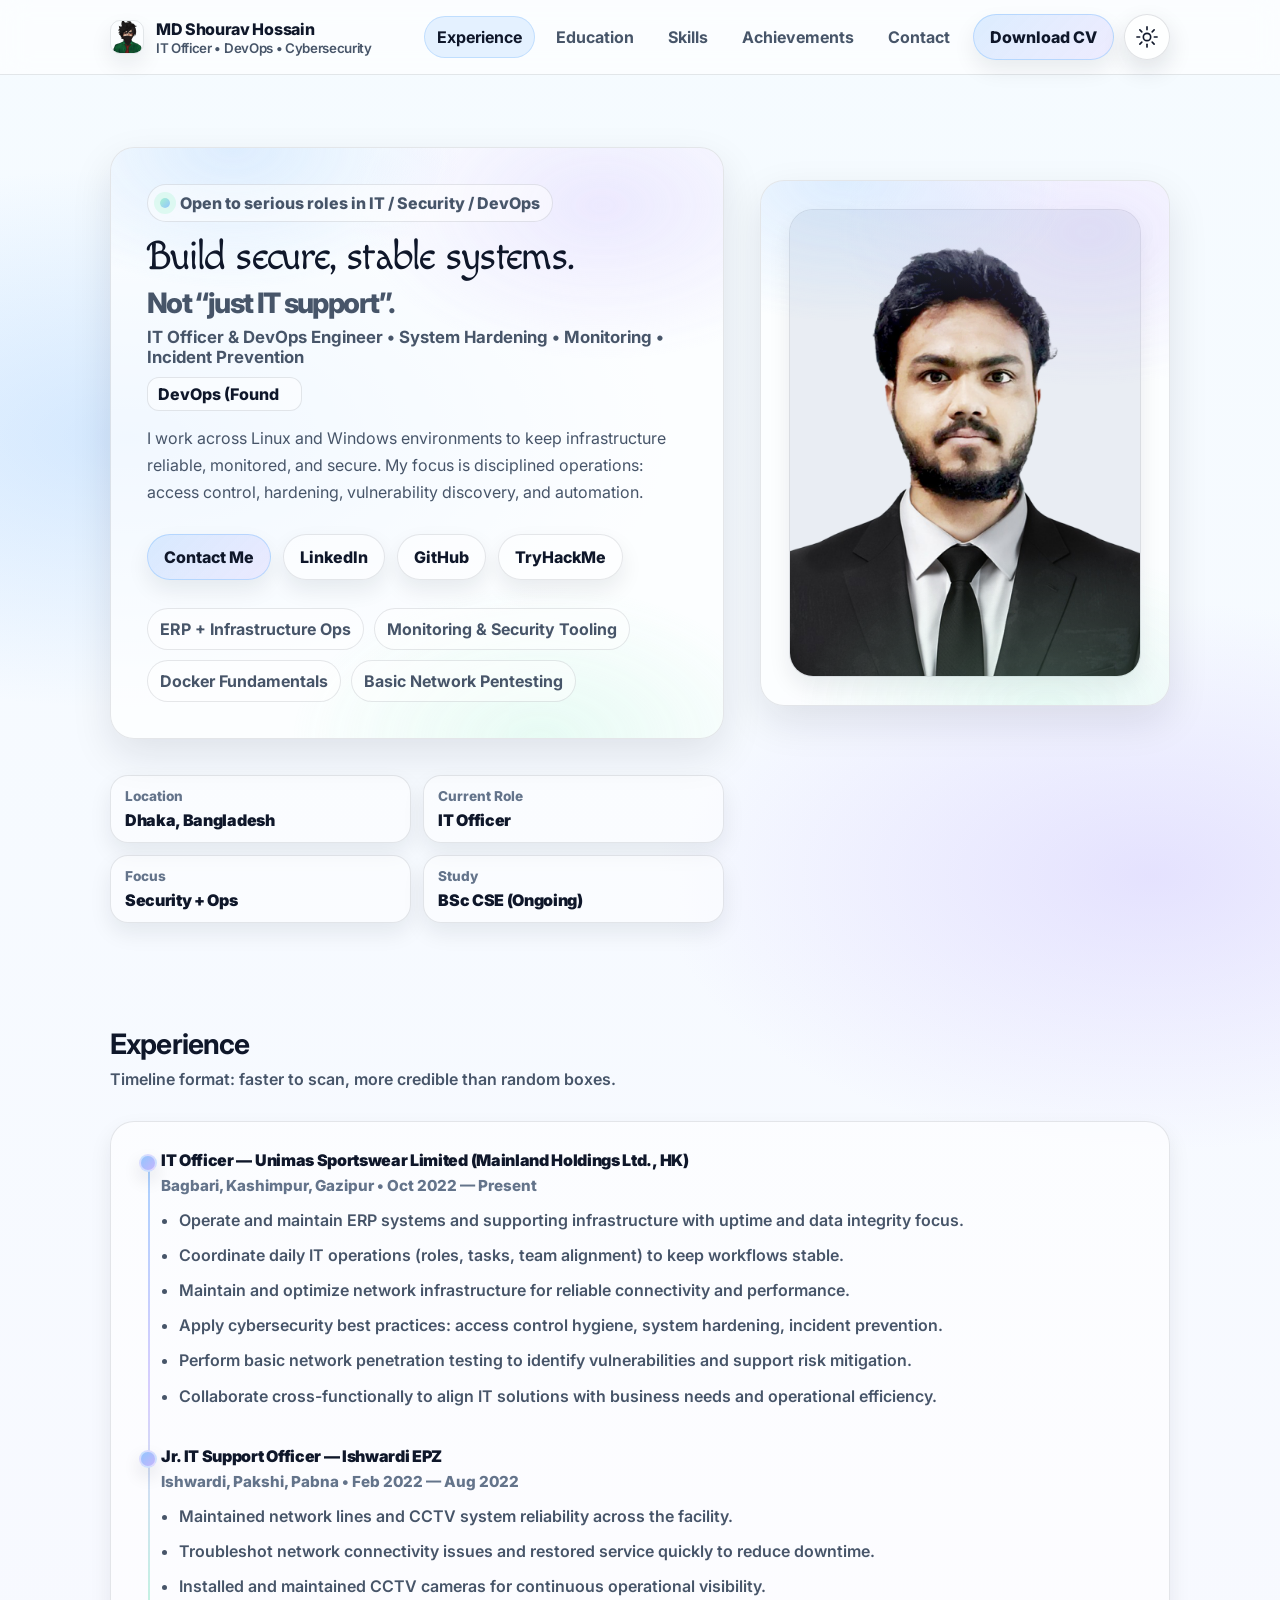
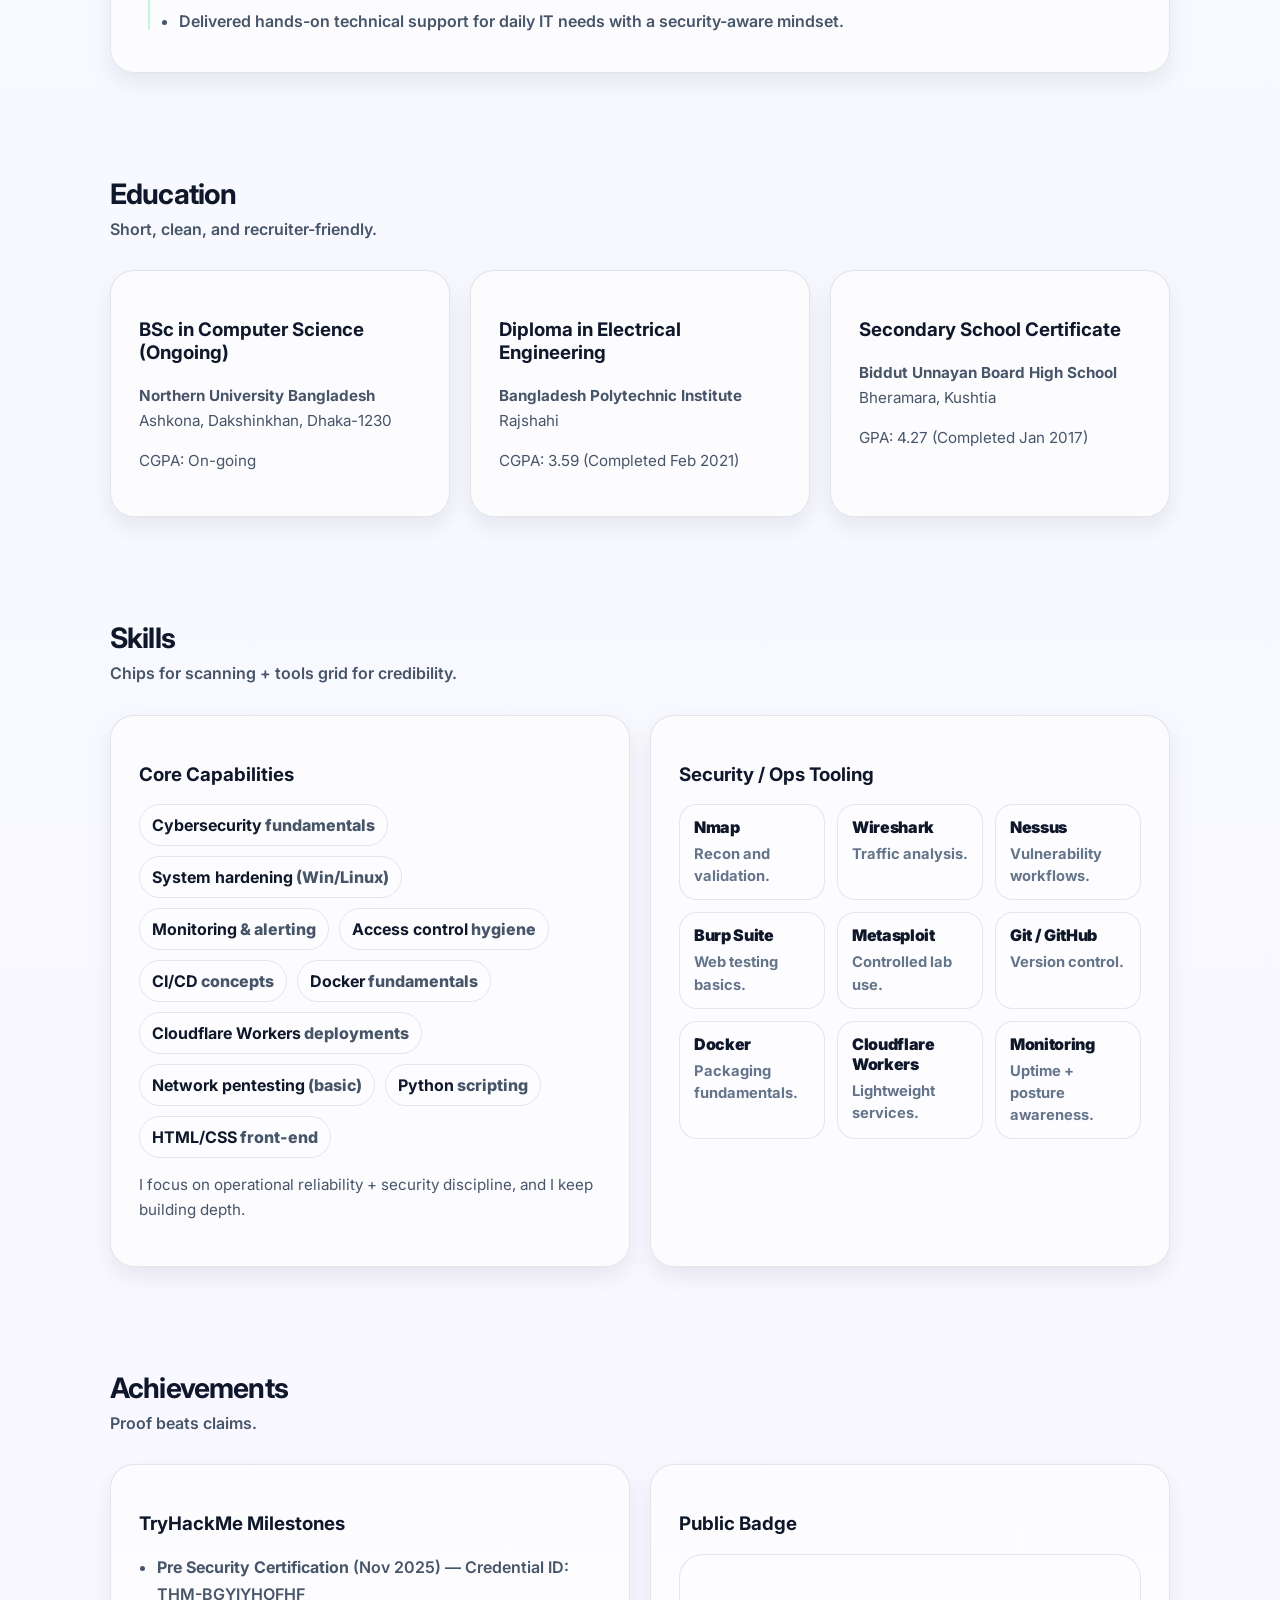
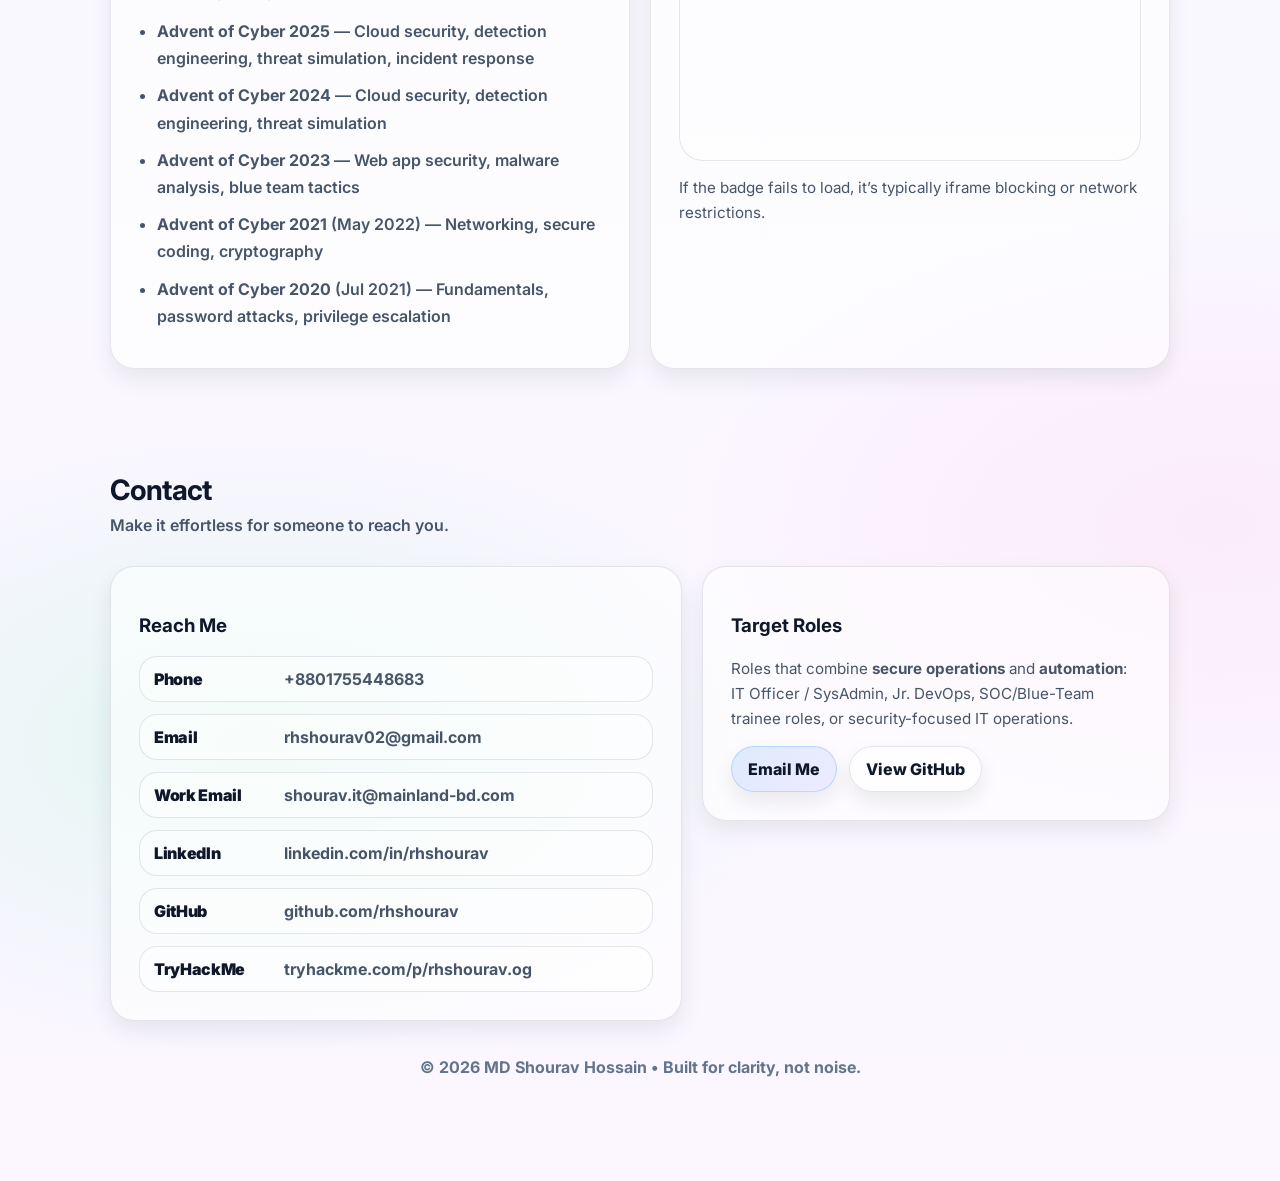
==== index.html @ 06d30c43 "added CV download function." ====
<!DOCTYPE html>
<html lang="en" data-theme="light">
<head>
  <!--
    ============================================================
    MD Shourav Hossain - Resume Website
    Files:
      - index.html
      - assets/css/style.css
      - assets/js/main.js
    ============================================================
  -->
  <meta charset="UTF-8" />
  <meta name="viewport" content="width=device-width,initial-scale=1" />
  <title>MD Shourav Hossain | IT Officer • DevOps • Cybersecurity</title>

  <!-- Fonts -->
  <link rel="preconnect" href="https://fonts.googleapis.com">
  <link rel="preconnect" href="https://fonts.gstatic.com" crossorigin>
  <link href="https://fonts.googleapis.com/css2?family=Inter:wght@400;500;600;700;800&display=swap" rel="stylesheet">

  <!-- Main CSS -->
  <link rel="stylesheet" href="assets/css/style.css" />
</head>

<body>
  <!-- Sticky Navbar -->
  <header class="nav">
    <div class="container">
      <div class="nav-inner">
        <a class="brand" href="#top" aria-label="Go to top">
          <img
            src="assets/images/logo.webp"
            alt=""
            class="brand-dot"
            aria-hidden="true"
          />
          <span class="brand-text">
            MD Shourav Hossain
            <small>IT Officer • DevOps • Cybersecurity</small>
          </span>
        </a>

        <div class="nav-right">
          <nav class="nav-links" aria-label="Primary">
            <a href="#experience">Experience</a>
            <a href="#education">Education</a>
            <a href="#skills">Skills</a>
            <a href="#achievements">Achievements</a>
            <a href="#contact">Contact</a>
          </nav>
          <a class="btn nav-btn primary" href="assets/files/MD_Shourav_Hossain.pdf" download>
          Download CV
          </a>
          <!-- Theme toggle (me: keep it visible, simple, and persistent) -->
          <button
            id="themeToggle"
            class="theme-toggle"
            aria-label="Toggle theme"
            aria-pressed="false"
            >
            <svg
              class="theme-svg"
              viewBox="0 0 24 24"
              aria-hidden="true"
            >
              <!-- Sun -->
              <circle class="sun" cx="12" cy="12" r="4" />
              <g class="rays">
                <path d="M12 1v3" />
                <path d="M12 20v3" />
                <path d="M4.22 4.22l2.12 2.12" />
                <path d="M17.66 17.66l2.12 2.12" />
                <path d="M1 12h3" />
                <path d="M20 12h3" />
                <path d="M4.22 19.78l2.12-2.12" />
                <path d="M17.66 6.34l2.12-2.12" />
              </g>

              <!-- Moon (modern crescent using mask) -->
              <mask id="moon-mask">
                <rect width="100%" height="100%" fill="white"/>
                <circle cx="15" cy="9" r="6" fill="black"/>
              </mask>
              <circle
                class="moon"
                cx="12"
                cy="12"
                r="6"
                mask="url(#moon-mask)"
              />
            </svg>
          </button>


        </div>
      </div>
    </div>
  </header>

  <!-- HERO -->
  <main id="top" class="hero">
    <div class="container">
      <div class="hero-grid">
        <!-- Left: Intro -->
        <section class="glass hero-card" aria-label="Intro">
          <span class="kicker">
            <span class="pulse" aria-hidden="true"></span>
            Open to serious roles in IT / Security / DevOps
          </span>

          <h1 class="hero-title">
            <span class="hero-line hero-line--script">Build secure, stable systems.</span>
            <span class="hero-line hero-line--bold">
              Not “just IT support”.
            </span>
          </h1>


          <div class="role">
            IT Officer & DevOps Engineer • System Hardening • Monitoring • Incident Prevention
          </div>

          <!-- Typing highlight (me: keep it short so it doesn't look like a gimmick) -->
          <div class="typing" aria-live="polite">
            <span id="typingText"></span><span id="cursor">▍</span>
          </div>

          <p class="summary">
            I work across Linux and Windows environments to keep infrastructure reliable, monitored, and secure.
            My focus is disciplined operations: access control, hardening, vulnerability discovery, and automation.
          </p>

          <div class="hero-actions">
            <a class="btn primary" href="#contact">Contact Me</a>
            <a class="btn" href="https://www.linkedin.com/in/rhshourav" target="_blank" rel="noopener">LinkedIn</a>
            <a class="btn" href="https://github.com/rhshourav" target="_blank" rel="noopener">GitHub</a>
            <a class="btn" href="https://tryhackme.com/p/rhshourav.og" target="_blank" rel="noopener">TryHackMe</a>
          </div>

          <div class="quick" aria-label="Quick highlights">
            <span class="pill">ERP + Infrastructure Ops</span>
            <span class="pill">Monitoring & Security Tooling</span>
            <span class="pill">Docker Fundamentals</span>
            <span class="pill">Basic Network Pentesting</span>
          </div>
        </section>

        <!-- Right: Profile / Stats -->
        <aside class="glass profile-card" aria-label="Profile summary">
          <div class="avatar">
            <img
              src="assets/images/profile.webp"
              alt="MD Shourav Hossain"
              loading="lazy"
            />
          </div>
        </aside>


          <div class="mini-grid" aria-label="Quick facts">
            <div class="mini">
              <div class="label">Location</div>
              <div class="value">Dhaka, Bangladesh</div>
            </div>
            <div class="mini">
              <div class="label">Current Role</div>
              <div class="value">IT Officer</div>
            </div>
            <div class="mini">
              <div class="label">Focus</div>
              <div class="value">Security + Ops</div>
            </div>
            <div class="mini">
              <div class="label">Study</div>
              <div class="value">BSc CSE (Ongoing)</div>
            </div>
          </div>
        </aside>
      </div>
    </div>
  </main>

  <!-- EXPERIENCE -->
  <section id="experience" class="section">
    <div class="container">
      <div class="section-head">
        <div>
          <h2 class="section-title">Experience</h2>
          <p class="section-sub">Timeline format: faster to scan, more credible than random boxes.</p>
        </div>
      </div>

      <div class="card">
        <div class="timeline">
          <div class="t-item">
            <span class="t-dot" aria-hidden="true"></span>
            <p class="t-role">IT Officer — Unimas Sportswear Limited (Mainland Holdings Ltd., HK)</p>
            <div class="t-meta">Bagbari, Kashimpur, Gazipur • Oct 2022 — Present</div>
            <ul class="t-bullets">
              <li>Operate and maintain ERP systems and supporting infrastructure with uptime and data integrity focus.</li>
              <li>Coordinate daily IT operations (roles, tasks, team alignment) to keep workflows stable.</li>
              <li>Maintain and optimize network infrastructure for reliable connectivity and performance.</li>
              <li>Apply cybersecurity best practices: access control hygiene, system hardening, incident prevention.</li>
              <li>Perform basic network penetration testing to identify vulnerabilities and support risk mitigation.</li>
              <li>Collaborate cross-functionally to align IT solutions with business needs and operational efficiency.</li>
            </ul>
          </div>

          <div class="t-item t-item-last">
            <span class="t-dot" aria-hidden="true"></span>
            <p class="t-role">Jr. IT Support Officer — Ishwardi EPZ</p>
            <div class="t-meta">Ishwardi, Pakshi, Pabna • Feb 2022 — Aug 2022</div>
            <ul class="t-bullets">
              <li>Maintained network lines and CCTV system reliability across the facility.</li>
              <li>Troubleshot network connectivity issues and restored service quickly to reduce downtime.</li>
              <li>Installed and maintained CCTV cameras for continuous operational visibility.</li>
              <li>Delivered hands-on technical support for daily IT needs with a security-aware mindset.</li>
            </ul>
          </div>
        </div>
      </div>
    </div>
  </section>

  <!-- EDUCATION -->
  <section id="education" class="section">
    <div class="container">
      <div class="section-head">
        <div>
          <h2 class="section-title">Education</h2>
          <p class="section-sub">Short, clean, and recruiter-friendly.</p>
        </div>
      </div>

      <div class="grid-3">
        <div class="card">
          <h3>BSc in Computer Science (Ongoing)</h3>
          <p class="muted small"><strong>Northern University Bangladesh</strong><br>Ashkona, Dakshinkhan, Dhaka-1230</p>
          <p class="muted small">CGPA: On-going</p>
        </div>

        <div class="card">
          <h3>Diploma in Electrical Engineering</h3>
          <p class="muted small"><strong>Bangladesh Polytechnic Institute</strong><br>Rajshahi</p>
          <p class="muted small">CGPA: 3.59 (Completed Feb 2021)</p>
        </div>

        <div class="card">
          <h3>Secondary School Certificate</h3>
          <p class="muted small"><strong>Biddut Unnayan Board High School</strong><br>Bheramara, Kushtia</p>
          <p class="muted small">GPA: 4.27 (Completed Jan 2017)</p>
        </div>
      </div>
    </div>
  </section>

  <!-- SKILLS -->
  <section id="skills" class="section">
    <div class="container">
      <div class="section-head">
        <div>
          <h2 class="section-title">Skills</h2>
          <p class="section-sub">Chips for scanning + tools grid for credibility.</p>
        </div>
      </div>

      <div class="grid-2">
        <div class="card">
          <h3>Core Capabilities</h3>
          <div class="chips" aria-label="Skill chips">
            <span class="chip"><strong>Cybersecurity</strong> fundamentals</span>
            <span class="chip"><strong>System hardening</strong> (Win/Linux)</span>
            <span class="chip"><strong>Monitoring</strong> & alerting</span>
            <span class="chip"><strong>Access control</strong> hygiene</span>
            <span class="chip"><strong>CI/CD</strong> concepts</span>
            <span class="chip"><strong>Docker</strong> fundamentals</span>
            <span class="chip"><strong>Cloudflare Workers</strong> deployments</span>
            <span class="chip"><strong>Network pentesting</strong> (basic)</span>
            <span class="chip"><strong>Python</strong> scripting</span>
            <span class="chip"><strong>HTML/CSS</strong> front-end</span>
          </div>

          <p class="muted small mt-14">
            I focus on operational reliability + security discipline, and I keep building depth.
          </p>
        </div>

        <div class="card">
          <h3>Security / Ops Tooling</h3>
          <div class="tools" aria-label="Tools list">
            <div class="tool"><div class="name">Nmap</div><div class="desc">Recon and validation.</div></div>
            <div class="tool"><div class="name">Wireshark</div><div class="desc">Traffic analysis.</div></div>
            <div class="tool"><div class="name">Nessus</div><div class="desc">Vulnerability workflows.</div></div>
            <div class="tool"><div class="name">Burp Suite</div><div class="desc">Web testing basics.</div></div>
            <div class="tool"><div class="name">Metasploit</div><div class="desc">Controlled lab use.</div></div>
            <div class="tool"><div class="name">Git / GitHub</div><div class="desc">Version control.</div></div>
            <div class="tool"><div class="name">Docker</div><div class="desc">Packaging fundamentals.</div></div>
            <div class="tool"><div class="name">Cloudflare Workers</div><div class="desc">Lightweight services.</div></div>
            <div class="tool"><div class="name">Monitoring</div><div class="desc">Uptime + posture awareness.</div></div>
          </div>
        </div>
      </div>
    </div>
  </section>

  <!-- ACHIEVEMENTS -->
  <section id="achievements" class="section">
    <div class="container">
      <div class="section-head">
        <div>
          <h2 class="section-title">Achievements</h2>
          <p class="section-sub">Proof beats claims.</p>
        </div>
      </div>

      <div class="grid-2">
        <div class="card">
          <h3>TryHackMe Milestones</h3>
          <ul class="ach-list">
            <li><strong>Pre Security Certification</strong> (Nov 2025) — Credential ID: THM-BGYIYHOFHF</li>
            <li><strong>Advent of Cyber 2025</strong> — Cloud security, detection engineering, threat simulation, incident response</li>
            <li><strong>Advent of Cyber 2024</strong> — Cloud security, detection engineering, threat simulation</li>
            <li><strong>Advent of Cyber 2023</strong> — Web app security, malware analysis, blue team tactics</li>
            <li><strong>Advent of Cyber 2021</strong> (May 2022) — Networking, secure coding, cryptography</li>
            <li><strong>Advent of Cyber 2020</strong> (Jul 2021) — Fundamentals, password attacks, privilege escalation</li>
          </ul>
        </div>

        <div class="card">
          <h3>Public Badge</h3>
          <div class="badge-wrap" aria-label="TryHackMe badge">
            <iframe
              src="https://tryhackme.com/api/v2/badges/public-profile?userPublicId=533634"
              style="border:none;"
              loading="lazy"
              title="TryHackMe Public Profile Badge"
            ></iframe>
          </div>
          <p class="muted small mt-14">
            If the badge fails to load, it’s typically iframe blocking or network restrictions.
          </p>
        </div>
      </div>
    </div>
  </section>

  <!-- CONTACT -->
  <section id="contact" class="section">
    <div class="container">
      <div class="section-head">
        <div>
          <h2 class="section-title">Contact</h2>
          <p class="section-sub">Make it effortless for someone to reach you.</p>
        </div>
      </div>

      <div class="contact-grid">
        <div class="card">
          <h3>Reach Me</h3>

          <div class="contact-list">
            <div class="contact-item">
              <div class="k">Phone</div>
              <div class="v"><a href="tel:+8801755448683">+8801755448683</a></div>
            </div>
            <div class="contact-item">
              <div class="k">Email</div>
              <div class="v"><a href="mailto:rhshourav02@gmail.com">rhshourav02@gmail.com</a></div>
            </div>
            <div class="contact-item">
              <div class="k">Work Email</div>
              <div class="v"><a href="mailto:shourav.it@mainland-bd.com">shourav.it@mainland-bd.com</a></div>
            </div>
            <div class="contact-item">
              <div class="k">LinkedIn</div>
              <div class="v"><a href="https://www.linkedin.com/in/rhshourav" target="_blank" rel="noopener">linkedin.com/in/rhshourav</a></div>
            </div>
            <div class="contact-item">
              <div class="k">GitHub</div>
              <div class="v"><a href="https://github.com/rhshourav" target="_blank" rel="noopener">github.com/rhshourav</a></div>
            </div>
            <div class="contact-item">
              <div class="k">TryHackMe</div>
              <div class="v"><a href="https://tryhackme.com/p/rhshourav.og" target="_blank" rel="noopener">tryhackme.com/p/rhshourav.og</a></div>
            </div>
          </div>
        </div>

        <div class="card">
          <h3>Target Roles</h3>
          <p class="muted small">
            Roles that combine <strong>secure operations</strong> and <strong>automation</strong>:
            IT Officer / SysAdmin, Jr. DevOps, SOC/Blue-Team trainee roles, or security-focused IT operations.
          </p>

          <div class="mt-14 action-row">
            <a class="btn primary" href="mailto:rhshourav02@gmail.com?subject=Interview%20Opportunity%20-%20MD%20Shourav%20Hossain">Email Me</a>
            <a class="btn" href="https://github.com/rhshourav" target="_blank" rel="noopener">View GitHub</a>
          </div>
        </div>
      </div>

      <div class="footer">
        © <span id="year"></span> MD Shourav Hossain • Built for clarity, not noise.
      </div>
    </div>
  </section>

  <!-- Main JS -->
  <script src="assets/js/main.js"></script>
</body>
</html>
---- assets/css/style.css ----
/*
  ============================================================
  style.css
  - Full light/dark theming using CSS variables
  - Layout, cards, timeline, chips, tools grid, contact
  ============================================================
*/
/* =========================
   Custom Font: Macondo Swash Caps
   File: assets/font/MacondoSwashCaps-Regular.ttf
========================= */
@font-face{
  font-family: "MacondoSwashCaps";
  src: url("../font/MacondoSwashCaps-Regular.ttf") format("truetype");
  font-weight: 400;
  font-style: normal;
  font-display: swap;
}
/* 1) THEME TOKENS (Light default) */
:root{
  --bg-base: #ffffff;
  --bg-grad-1: #f5fbff;
  --bg-grad-2: #fbf6ff;

  --ink: #0f172a;
  --muted: #475569;
  --soft: #64748b;

  --card: rgba(255,255,255,.68);
  --card2: rgba(255,255,255,.56);
  --stroke: rgba(15,23,42,.10);

  --a1: #a7f3d0;
  --a2: #c4b5fd;
  --a3: #93c5fd;
  --a4: #fbcfe8;

  --shadow: 0 16px 40px rgba(15, 23, 42, .10);
  --shadow2: 0 10px 22px rgba(15, 23, 42, .08);
  --focus: 0 0 0 4px rgba(147,197,253,.55);

  --max: 1100px;

  --r-lg: 24px;
  --r-md: 18px;
  --r-sm: 14px;

  --sp-1: 8px;
  --sp-2: 12px;
  --sp-3: 16px;
  --sp-4: 20px;
  --sp-5: 28px;
  --sp-6: 36px;
  --sp-7: 52px;
  --sp-8: 72px;
}

/* 2) DARK THEME OVERRIDES */
html[data-theme="dark"]{
  --bg-base: #070a12;
  --bg-grad-1: #060916;
  --bg-grad-2: #0a0b18;

  --ink: #e7eaf3;
  --muted: #b7c0d1;
  --soft: #93a0b8;

  --card: rgba(15, 18, 34, .62);
  --card2: rgba(15, 18, 34, .50);
  --stroke: rgba(231,234,243,.10);

  --shadow: 0 18px 50px rgba(0,0,0,.45);
  --shadow2: 0 12px 28px rgba(0,0,0,.35);
  --focus: 0 0 0 4px rgba(147,197,253,.35);

  --a1: #5eead4;
  --a2: #a78bfa;
  --a3: #60a5fa;
  --a4: #f472b6;
}

/* 3) BASE */
*{ box-sizing:border-box; }
html{ scroll-behavior:smooth; }
body{
  margin:0;
  font-family: Inter, system-ui, -apple-system, Segoe UI, Roboto, Arial, sans-serif;
  color: var(--ink);
  background:
    radial-gradient(900px 450px at 10% 10%, color-mix(in srgb, var(--a3) 35%, transparent) 0%, transparent 60%),
    radial-gradient(900px 500px at 90% 20%, color-mix(in srgb, var(--a2) 35%, transparent) 0%, transparent 55%),
    radial-gradient(900px 520px at 20% 90%, color-mix(in srgb, var(--a1) 30%, transparent) 0%, transparent 60%),
    radial-gradient(900px 520px at 95% 85%, color-mix(in srgb, var(--a4) 28%, transparent) 0%, transparent 60%),
    linear-gradient(180deg, var(--bg-grad-1), var(--bg-grad-2));
  min-height:100vh;
}

a{ color: inherit; text-decoration:none; }
a:focus{ outline:none; box-shadow: var(--focus); border-radius: 12px; }

.container{
  width: min(100%, var(--max));
  margin: 0 auto;
  padding: 0 var(--sp-4);
}

/* 4) NAV */
.nav{
  position: sticky;
  top: 0;
  z-index: 50;
  backdrop-filter: blur(14px);
  background: color-mix(in srgb, var(--card) 85%, transparent);
  border-bottom: 1px solid var(--stroke);
}
/* Navbar button sizing (reuses .btn theme) */
.nav-btn{
  padding: 10px 12px;
  font-weight: 800;
  box-shadow: var(--shadow2);
}

.nav-inner{
  display:flex;
  align-items:center;
  justify-content:space-between;
  gap: var(--sp-3);
  padding: 14px 0;
}
.brand{
  display:flex;
  align-items:center;
  gap: 12px;
  font-weight: 800;
  letter-spacing: -0.02em;
}
.brand-dot{
  width: 34px;
  height: 34px;
  min-width: 34px;
  min-height: 34px;

  border-radius: 10px;
  object-fit: cover;      /* critical for images */
  object-position: center;

  box-shadow: var(--shadow2);
  border: 1px solid var(--stroke);

  flex-shrink: 0;         /* prevents flex growth */
  display: block;
}

.brand small{
  display:block;
  font-weight:600;
  color: var(--muted);
  margin-top: 1px;
}
.nav-right{
  display:flex;
  align-items:center;
  gap: 10px;
}
.nav-links{
  display:flex;
  gap: 8px;
  align-items:center;
  flex-wrap: wrap;
  justify-content: flex-end;
}
.nav-links a{
  padding: 10px 12px;
  border-radius: 999px;
  font-weight: 700;
  color: var(--muted);
  border: 1px solid transparent;
  transition: transform .15s ease, background .15s ease, border-color .15s ease;
}
.nav-links a:hover{
  background: color-mix(in srgb, var(--card) 85%, transparent);
  border-color: var(--stroke);
  transform: translateY(-1px);
  color: var(--ink);
}
.nav-links a.active{
  background: color-mix(in srgb, var(--a3) 22%, transparent);
  border-color: color-mix(in srgb, var(--a3) 45%, transparent);
  color: var(--ink);
}

/* Theme toggle button */
/* Base (light) */
.theme-toggle{
  width: 46px;
  height: 46px;
  border-radius: 999px;

  display: inline-flex;
  align-items: center;
  justify-content: center;

  background: rgba(255,255,255,0.75);
  border: 1px solid rgba(15,23,42,0.12);
  box-shadow: 0 10px 25px rgba(15,23,42,0.12);

  cursor: pointer;
  flex-shrink: 0;

  transition: background .25s ease, border-color .25s ease, box-shadow .25s ease, transform .18s ease;
}

.theme-toggle:hover{
  transform: translateY(-1px);
  background: rgba(255,255,255,0.85);
}

.theme-toggle:active{
  transform: translateY(0) scale(0.98);
}

.theme-toggle:focus{
  outline: none;
  box-shadow: var(--focus), 0 10px 25px rgba(15,23,42,0.12);
}

/* IMPORTANT: remove the extra "shine" ring if you added ::before earlier */
.theme-toggle::before{ display:none; }

/* Dark mode (fix the white circle issue) */
html[data-theme="dark"] .theme-toggle{
  background: rgba(18, 22, 40, 0.78);      /* dark glass */
  border: 1px solid rgba(231,234,243,0.14); /* subtle border */
  box-shadow: 0 14px 34px rgba(0,0,0,0.55); /* depth */
}

html[data-theme="dark"] .theme-toggle:hover{
  background: rgba(22, 28, 52, 0.86);
  border-color: rgba(231,234,243,0.18);
}

.theme-svg{
  width: 22px;
  height: 22px;
  fill: none;
  stroke: #0f172a;              /* light mode icon color */
  stroke-width: 1.8;
  stroke-linecap: round;
  stroke-linejoin: round;
  transition: stroke .25s ease;
}

html[data-theme="dark"] .theme-svg{
  stroke: #e7eaf3;              /* dark mode icon color */
}

/* Sun core (circle) */
.theme-svg .sun{
  opacity: 1;
  transform-origin: 12px 12px;  /* center of viewBox */
  transform: scale(1) rotate(0deg);
  transition: opacity .25s ease, transform .45s cubic-bezier(.4,0,.2,1);
}

/* Rays */
.theme-svg .rays{
  opacity: 1;
  transform-origin: 12px 12px;
  transform: rotate(0deg) scale(1);
  transition: opacity .25s ease, transform .45s cubic-bezier(.4,0,.2,1);
}

/* Moon (masked circle) */
.theme-svg .moon{
  opacity: 0;
  transform-origin: 12px 12px;
  transform: scale(0.6) rotate(-25deg);
  transition: opacity .25s ease, transform .45s cubic-bezier(.4,0,.2,1);
}

/* Dark theme state -> triggers animation */
html[data-theme="dark"] .theme-svg .sun{
  opacity: 0;
  transform: scale(0.75) rotate(90deg);
}

html[data-theme="dark"] .theme-svg .rays{
  opacity: 0;
  transform: rotate(120deg) scale(0.8);
}

html[data-theme="dark"] .theme-svg .moon{
  opacity: 1;
  transform: scale(1) rotate(0deg);
}

/* 5) HERO */
.hero{ padding: var(--sp-8) 0 var(--sp-7); }
.hero-grid{
  display:grid;
  grid-template-columns: 1.2fr .8fr;
  gap: var(--sp-6);
  align-items: center;
}
/* -------------------------
   Hero title typography + animation
-------------------------- */
.hero-title{
  margin: 14px 0 10px;
  line-height: 1.05;
  letter-spacing: -0.02em;
}

.hero-line{
  display: block;                 /* each line on its own row */
  opacity: 0;
  transform: translateY(12px);
  filter: blur(6px);              /* elegant soften-in */
  animation: heroIn 900ms cubic-bezier(.2,.9,.2,1) forwards;
}

/* 1st line: your script font */
.hero-line--script{
  font-family: "MacondoSwashCaps", "Poppins", system-ui, sans-serif;
  font-size: clamp(28px, 3.2vw, 46px);
  font-weight: 400;
  color: var(--ink);
  animation-delay: 120ms;
}

/* 2nd line: modern strong contrast */
.hero-line--bold{
  font-family: "Inter", system-ui, sans-serif;
  font-size: clamp(20px, 2.2vw, 32px);
  font-weight: 800;
  color: var(--muted);
  margin-top: 10px;
  animation-delay: 320ms;
}

/* Highlight the quoted part with an animated underline */
.hero-quote{
  color: var(--ink);
  position: relative;
  display: inline-block;
}

/* underline highlight */
.hero-quote::after{
  content: "";
  position: absolute;
  left: -2px;
  right: -2px;
  bottom: -10px;
  height: 12px;
  border-radius: 999px;

  background: linear-gradient(
    90deg,
    color-mix(in srgb, var(--a3) 70%, transparent),
    color-mix(in srgb, var(--a2) 70%, transparent)
  );

  transform: scaleX(0.15);
  transform-origin: left;
  opacity: 0.0;

  animation: underlineIn 700ms ease forwards;
  animation-delay: 720ms;
}

@keyframes heroIn{
  to{
    opacity: 1;
    transform: translateY(0);
    filter: blur(0);
  }
}

@keyframes underlineIn{
  to{
    opacity: 0.85;
    transform: scaleX(1);
  }
}
@media (prefers-reduced-motion: reduce){
  .hero-line,
  .hero-quote::after{
    animation: none !important;
    opacity: 1 !important;
    transform: none !important;
    filter: none !important;
  }
}

.glass{
  background: var(--card);
  border: 1px solid var(--stroke);
  border-radius: var(--r-lg);
  box-shadow: var(--shadow);
  position: relative;
  overflow:hidden;
}
.glass::before{
  content:"";
  position:absolute;
  inset:-2px;
  background:
    radial-gradient(380px 240px at 20% 0%, color-mix(in srgb, var(--a3) 35%, transparent), transparent 60%),
    radial-gradient(420px 260px at 80% 10%, color-mix(in srgb, var(--a2) 33%, transparent), transparent 60%),
    radial-gradient(420px 260px at 70% 100%, color-mix(in srgb, var(--a1) 28%, transparent), transparent 60%);
  opacity: .85;
  pointer-events:none;
}

.hero-card{ padding: var(--sp-6); }
.kicker{
  display:inline-flex;
  gap: 10px;
  align-items:center;
  padding: 8px 12px;
  border-radius: 999px;
  background: color-mix(in srgb, var(--card2) 85%, transparent);
  border: 1px solid var(--stroke);
  font-weight: 800;
  color: var(--muted);
  position: relative;
  z-index: 1;
}
.pulse{
  width: 10px;
  height: 10px;
  border-radius: 50%;
  background: linear-gradient(135deg, var(--a1), var(--a3));
  box-shadow: 0 0 0 6px color-mix(in srgb, var(--a1) 30%, transparent);
}
.hero h1{
  margin: 14px 0 8px;
  font-size: clamp(2rem, 3.2vw, 3.1rem);
  letter-spacing: -0.04em;
  line-height: 1.05;
  position: relative;
  z-index: 1;
}
.role{
  font-size: 1.05rem;
  color: var(--muted);
  font-weight: 700;
  position: relative;
  z-index: 1;
}
.typing{
  display:inline-block;
  padding: 6px 10px;
  border-radius: 12px;
  background: color-mix(in srgb, var(--card2) 85%, transparent);
  border: 1px solid var(--stroke);
  margin-top: 10px;
  font-weight: 800;
  position: relative;
  z-index: 1;
}
.summary{
  margin-top: 14px;
  color: var(--muted);
  font-size: 1rem;
  line-height: 1.7;
  position: relative;
  z-index: 1;
}

.hero-actions{
  margin-top: var(--sp-5);
  display:flex;
  gap: 12px;
  flex-wrap: wrap;
  position: relative;
  z-index: 1;
}
.btn{
  display:inline-flex;
  align-items:center;
  justify-content:center;
  padding: 12px 16px;
  border-radius: 999px;
  border: 1px solid var(--stroke);
  background: color-mix(in srgb, var(--card2) 85%, transparent);
  box-shadow: var(--shadow2);
  font-weight: 800;
  color: var(--ink);
  transition: transform .15s ease, background .15s ease;
}
.btn:hover{
  transform: translateY(-1px);
  background: color-mix(in srgb, var(--card2) 95%, transparent);
}
.btn.primary{
  border-color: color-mix(in srgb, var(--a3) 55%, transparent);
  background: linear-gradient(135deg,
    color-mix(in srgb, var(--a3) 30%, transparent),
    color-mix(in srgb, var(--a2) 25%, transparent)
  );
}

.quick{
  margin-top: var(--sp-5);
  display:flex;
  gap: 10px;
  flex-wrap: wrap;
  position: relative;
  z-index: 1;
}
.pill{
  padding: 10px 12px;
  border-radius: 999px;
  background: color-mix(in srgb, var(--card2) 85%, transparent);
  border: 1px solid var(--stroke);
  font-weight: 700;
  color: var(--muted);
}

/* Right hero */
.profile-card{ padding: var(--sp-5); display:flex; flex-direction:column; gap: var(--sp-3); position: relative; z-index: 1; }
.avatar{
  width: 100%;
  max-width: 360px;              /* HARD LIMIT – prevents ballooning */
  aspect-ratio: 3 / 4;           /* locks portrait shape */
  margin-inline: auto;           /* centers on tablet/mobile */

  border-radius: var(--r-lg);
  overflow: hidden;
  border: 1px solid var(--stroke);
  background: #F2F4F7;
  box-shadow: var(--shadow2);
}

.avatar img{
  width: 100%;
  height: 100%;
  object-fit: cover;
  object-position: 50% 20%; /* keeps eyes higher */
  display: block;
}

.placeholder{
  position: relative;
  z-index: 1;
  text-align:center;
  color: var(--muted);
  font-weight: 800;
  padding: var(--sp-4);
}
.placeholder-sub{
  font-weight: 600;
  color: var(--soft);
  font-size: .95rem;
}

.mini-grid{
  display:grid;
  grid-template-columns: 1fr 1fr;
  gap: 12px;
}
.mini{
  padding: 12px 14px;
  border-radius: var(--r-md);
  background: color-mix(in srgb, var(--card2) 85%, transparent);
  border: 1px solid var(--stroke);
  box-shadow: var(--shadow2);
}
.mini .label{ font-size: .85rem; color: var(--soft); font-weight: 800; margin-bottom: 6px; }
.mini .value{ font-weight: 900; letter-spacing: -0.02em; }

/* 6) SECTIONS / LAYOUT */
.section{ padding: var(--sp-7) 0; }
.section-head{ display:flex; align-items:flex-end; justify-content:space-between; gap: var(--sp-3); margin-bottom: var(--sp-5); }
.section-title{ font-size: clamp(1.4rem, 2.2vw, 2.0rem); letter-spacing: -0.03em; margin: 0; }
.section-sub{ margin: 6px 0 0; color: var(--muted); max-width: 62ch; line-height: 1.6; font-weight: 600; }

.grid-2{ display:grid; grid-template-columns: 1fr 1fr; gap: var(--sp-4); }
.grid-3{ display:grid; grid-template-columns: repeat(3, 1fr); gap: var(--sp-4); }

.card{
  background: var(--card2);
  border: 1px solid var(--stroke);
  border-radius: var(--r-lg);
  box-shadow: var(--shadow2);
  padding: var(--sp-5);
}

.muted{ color: var(--muted); }
.small{ font-size: .95rem; line-height: 1.65; }
.mt-14{ margin-top: 14px; }
.action-row{ display:flex; gap:12px; flex-wrap:wrap; }

/* 7) TIMELINE */
.timeline{ position: relative; padding-left: 22px; }
.timeline::before{
  content:"";
  position:absolute;
  left: 9px;
  top: 6px;
  bottom: 6px;
  width: 2px;
  background: linear-gradient(180deg,
    color-mix(in srgb, var(--a3) 80%, transparent),
    color-mix(in srgb, var(--a2) 65%, transparent),
    color-mix(in srgb, var(--a1) 70%, transparent)
  );
  border-radius: 2px;
}
.t-item{ position: relative; padding: 0 0 var(--sp-5) 0; }
.t-item-last{ padding-bottom: 0; }
.t-dot{
  position:absolute;
  left: -22px;
  top: 4px;
  width: 18px;
  height: 18px;
  border-radius: 50%;
  background: linear-gradient(135deg, var(--a3), var(--a2));
  border: 2px solid color-mix(in srgb, var(--card2) 85%, transparent);
  box-shadow: 0 8px 18px rgba(15,23,42,.12);
}
.t-role{ font-weight: 900; letter-spacing: -0.02em; margin: 0; }
.t-meta{ margin-top: 6px; color: var(--soft); font-weight: 800; font-size: .95rem; }
.t-bullets{ margin: 12px 0 0 0; padding-left: 18px; color: var(--muted); line-height: 1.7; font-weight: 600; }
.t-bullets li{ margin: 8px 0; }

/* 8) SKILL CHIPS + TOOLS */
.chips{ display:flex; gap: 10px; flex-wrap: wrap; }
.chip{
  padding: 10px 12px;
  border-radius: 999px;
  background: color-mix(in srgb, var(--card2) 85%, transparent);
  border: 1px solid var(--stroke);
  font-weight: 800;
  color: var(--muted);
}
.chip strong{ color: var(--ink); }

.tools{
  display:grid;
  grid-template-columns: repeat(3, 1fr);
  gap: 12px;
}
.tool{
  padding: 12px 14px;
  border-radius: var(--r-md);
  background: color-mix(in srgb, var(--card2) 85%, transparent);
  border: 1px solid var(--stroke);
  display:flex;
  flex-direction: column;
  gap: 6px;
}
.tool .name{ font-weight: 900; letter-spacing: -0.02em; }
.tool .desc{ color: var(--soft); font-weight: 700; font-size: .92rem; line-height: 1.5; }

/* 9) ACHIEVEMENTS */
.ach-list{
  margin: 0;
  padding-left: 18px;
  color: var(--muted);
  line-height: 1.7;
  font-weight: 600;
}
.ach-list li{ margin: 10px 0; }

.badge-wrap{
  display:flex;
  align-items:center;
  justify-content:center;
  padding: var(--sp-4);
  border-radius: var(--r-lg);
  background: color-mix(in srgb, var(--card2) 85%, transparent);
  border: 1px solid var(--stroke);
  overflow:hidden;
}
.badge-wrap iframe{
  width: 100%;
  max-width: 460px;
  height: 165px;
}

/* 10) CONTACT */
.contact-grid{
  display:grid;
  grid-template-columns: 1.1fr .9fr;
  gap: var(--sp-4);
  align-items: start;
}
.contact-list{
  display:flex;
  flex-direction: column;
  gap: 12px;
  margin-top: 10px;
}
.contact-item{
  display:flex;
  flex-wrap: wrap;
  gap: 10px;
  align-items:center;
  padding: 12px 14px;
  border-radius: var(--r-md);
  background: color-mix(in srgb, var(--card2) 85%, transparent);
  border: 1px solid var(--stroke);
}
.contact-item .k{
  font-weight: 900;
  letter-spacing: -0.02em;
  min-width: 120px;
}
.contact-item .v{
  color: var(--muted);
  font-weight: 700;
  overflow-wrap:anywhere;
}
.footer{
  padding: var(--sp-6) 0 var(--sp-7);
  color: var(--soft);
  text-align:center;
  font-weight: 700;
}

/* 11) RESPONSIVE */
@media (max-width: 980px){
  .hero-grid{ grid-template-columns: 1fr; }
  .grid-2{ grid-template-columns: 1fr; }
  .grid-3{ grid-template-columns: 1fr; }
  .tools{ grid-template-columns: 1fr; }
  .mini-grid{ grid-template-columns: 1fr; }
  .nav-inner{ align-items:flex-start; flex-direction: column; }
  .nav-right{ width: 100%; justify-content: space-between; }
  .nav-links{ justify-content:flex-start; }
  .contact-grid{ grid-template-columns: 1fr; }
}

/* 12) REDUCED MOTION */
@media (prefers-reduced-motion: reduce){
  *{ transition:none !important; animation:none !important; scroll-behavior:auto !important; }
}
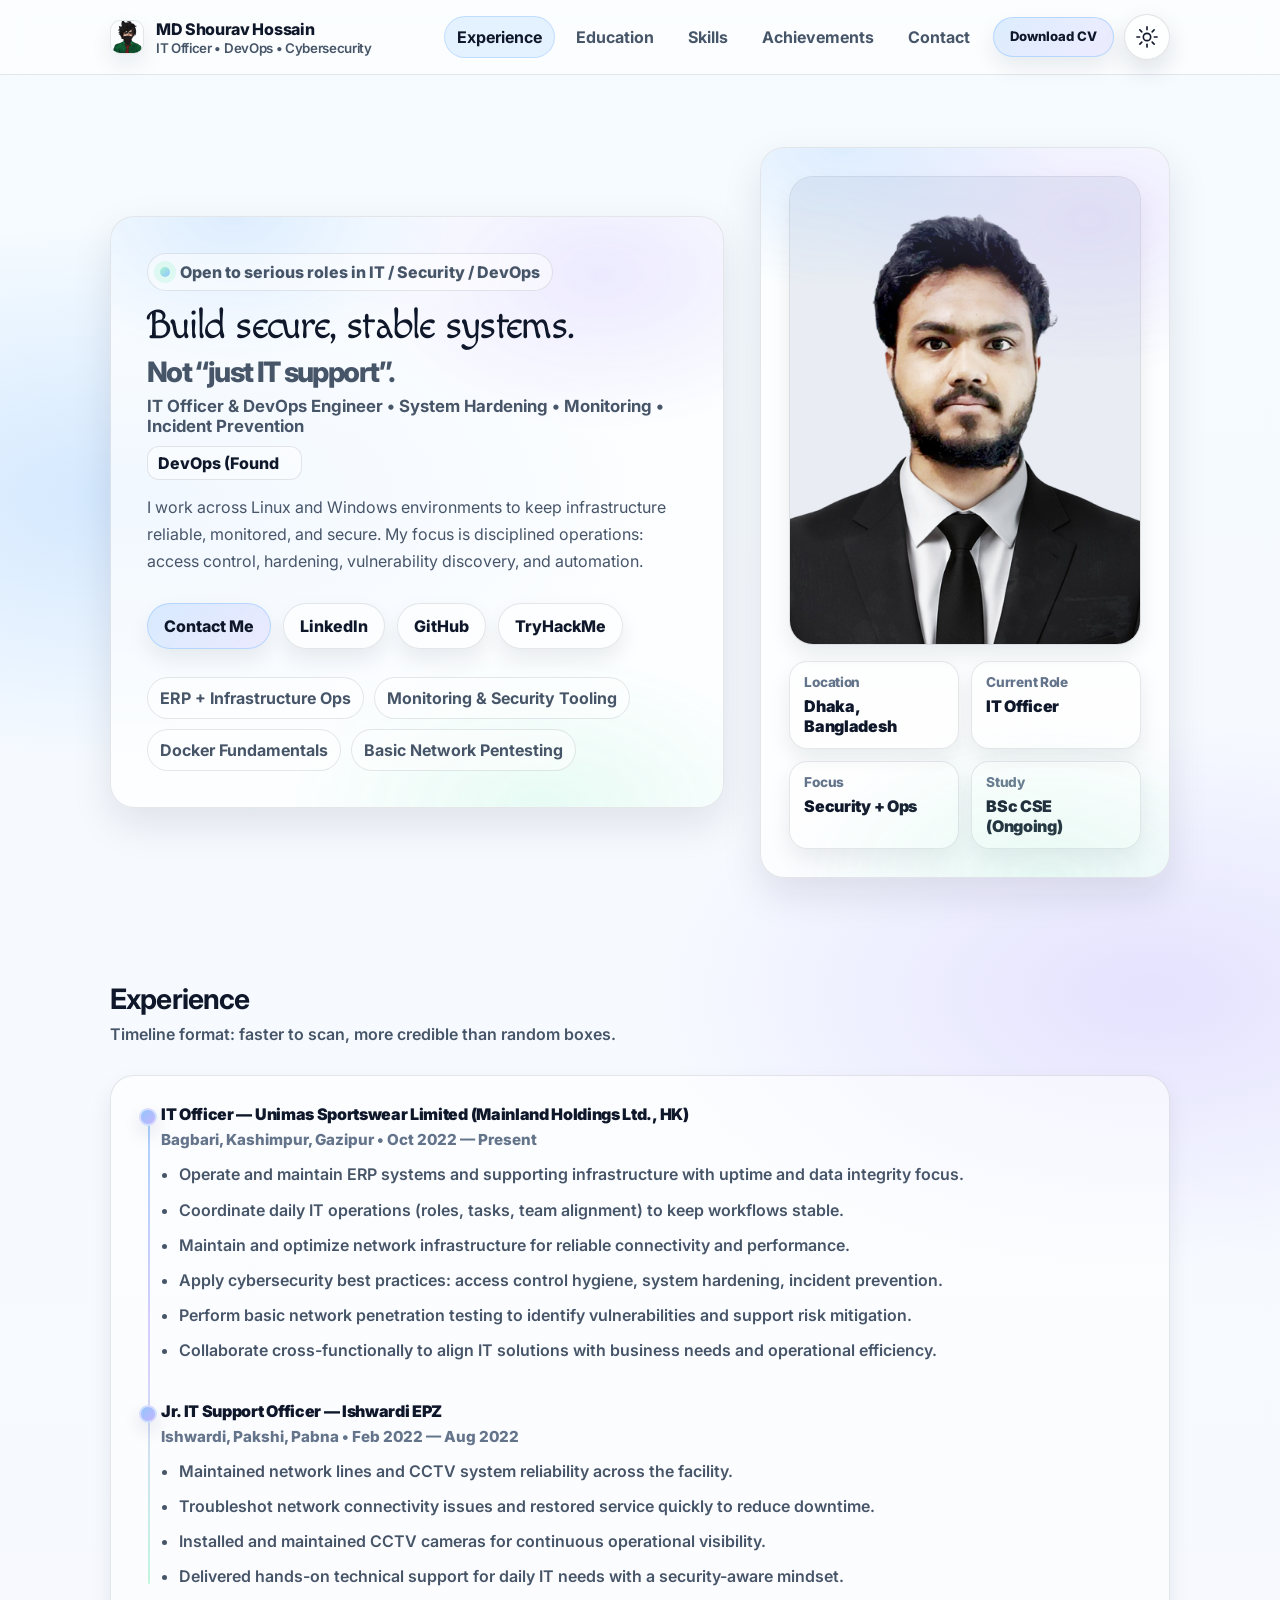
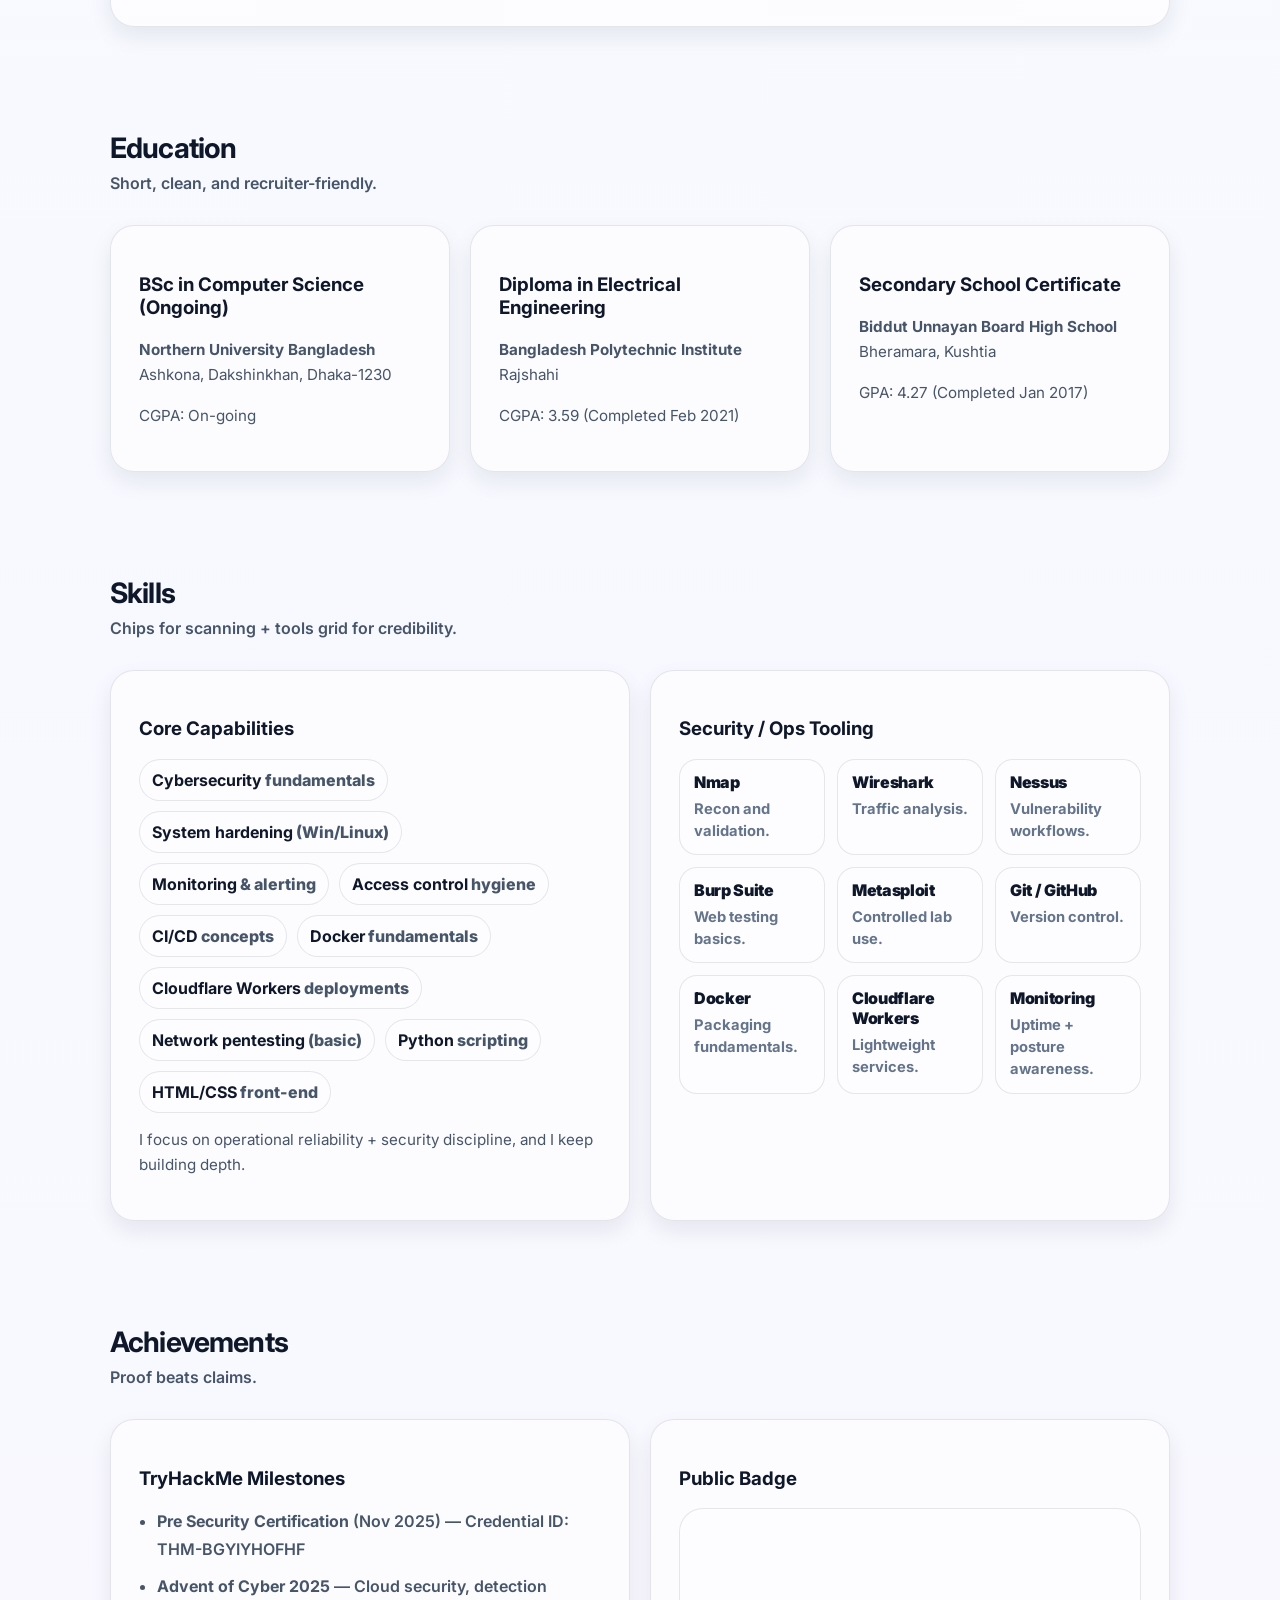
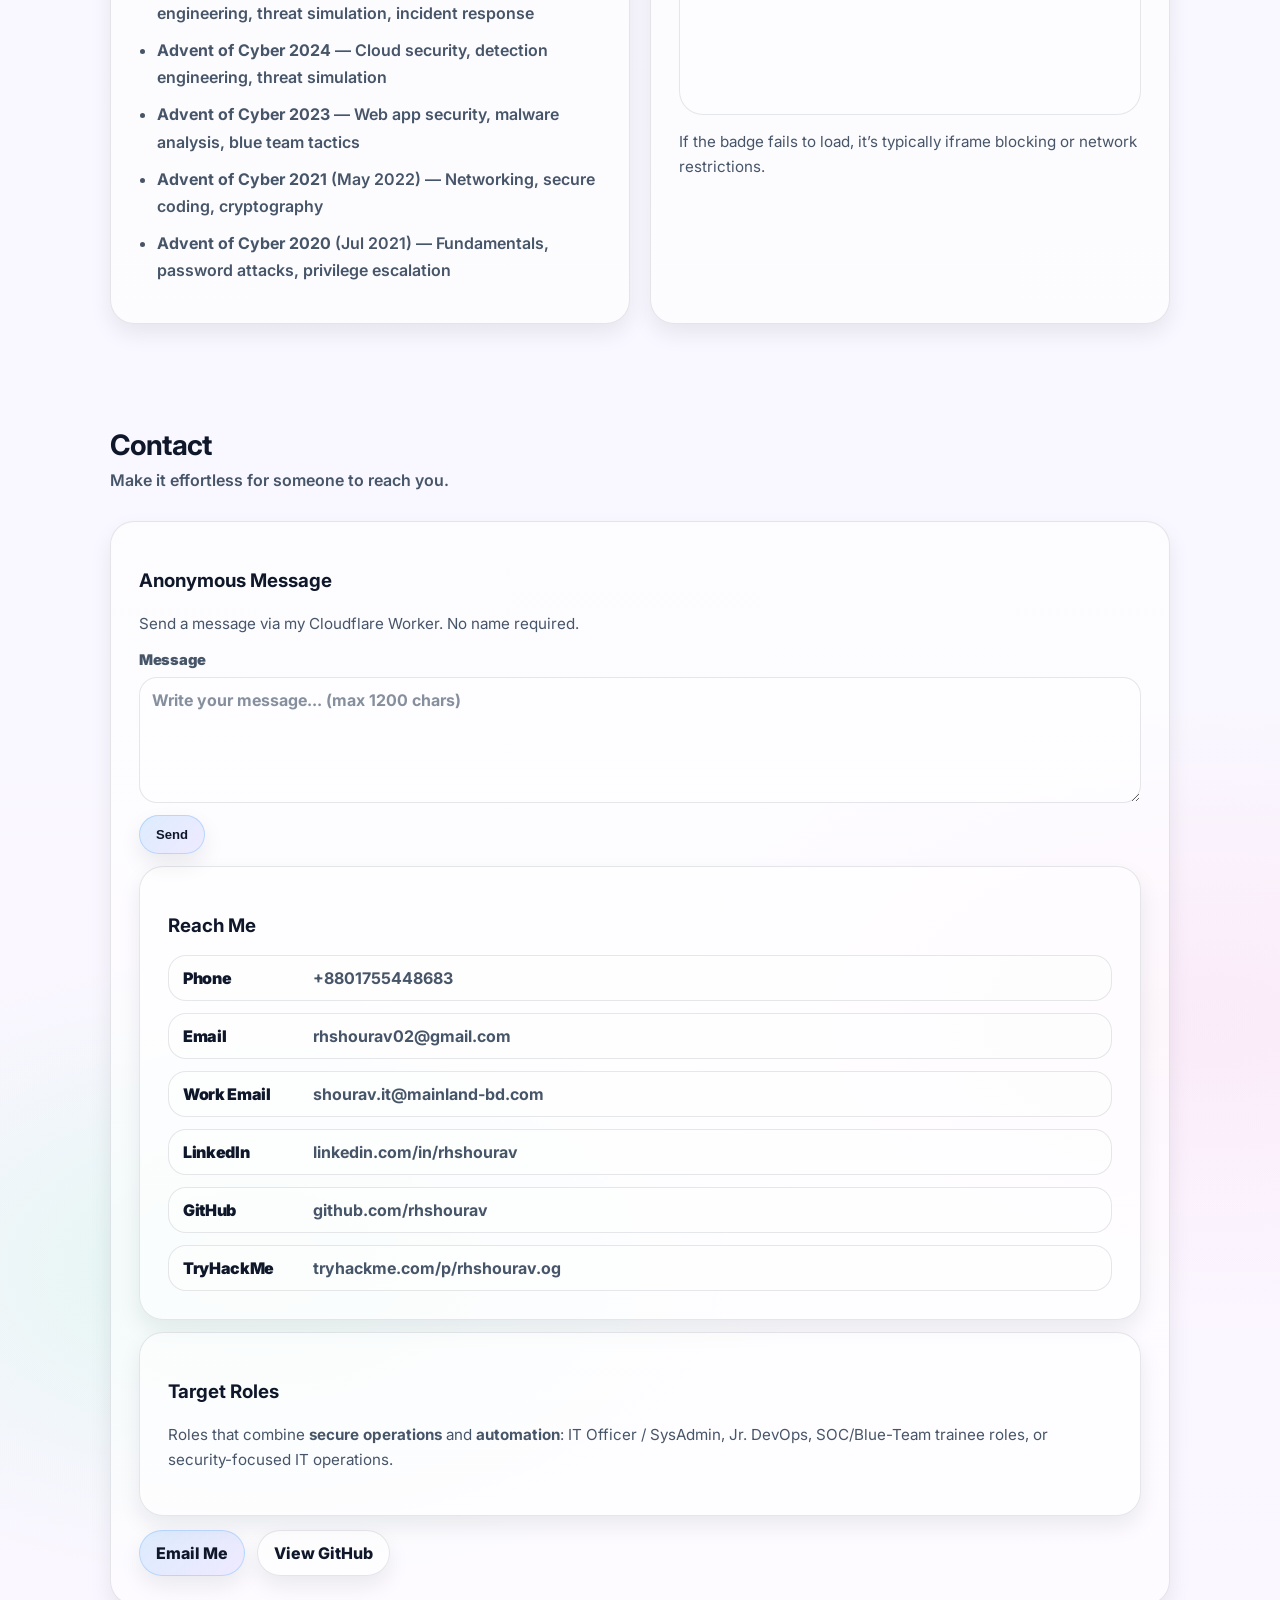
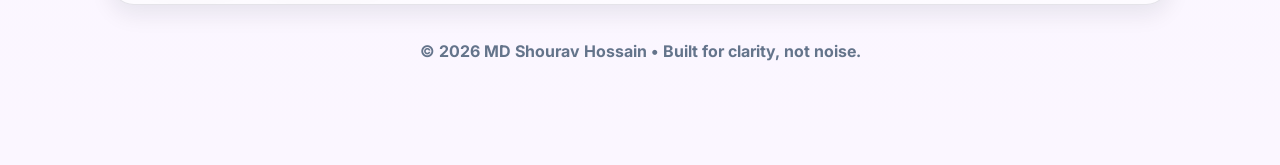
==== commit 8c56dec8: "bug fix" ====
--- a/index.html
+++ b/index.html
@@ -155,8 +155,6 @@
               loading="lazy"
             />
           </div>
-        </aside>
-
 
           <div class="mini-grid" aria-label="Quick facts">
             <div class="mini">
@@ -356,7 +354,35 @@
       </div>
 
       <div class="contact-grid">
-        <div class="card">
+        
+<div class="card span-2">
+  <h3>Anonymous Message</h3>
+  <p class="muted small">
+    Send a message via my Cloudflare Worker. No name required.
+  </p>
+
+  <form id="anonForm" class="anon-form" autocomplete="off" novalidate>
+    <!-- Honeypot (bots fill this; humans won't) -->
+    <input type="text" id="website" name="website" class="hp" tabindex="-1" autocomplete="off" />
+
+    <label class="field">
+      <span class="label">Message</span>
+      <textarea
+        id="anonMessage"
+        class="control"
+        rows="5"
+        maxlength="1200"
+        placeholder="Write your message... (max 1200 chars)"
+        required
+      ></textarea>
+    </label>
+
+    <div class="action-row">
+      <button type="submit" class="btn primary nav-btn">Send</button>
+      <span id="anonStatus" class="muted small" aria-live="polite"></span>
+    </div>
+
+<div class="card">
           <h3>Reach Me</h3>
 
           <div class="contact-list">
@@ -393,6 +419,8 @@
             Roles that combine <strong>secure operations</strong> and <strong>automation</strong>:
             IT Officer / SysAdmin, Jr. DevOps, SOC/Blue-Team trainee roles, or security-focused IT operations.
           </p>
+</form>
+</div>
 
           <div class="mt-14 action-row">
             <a class="btn primary" href="mailto:rhshourav02@gmail.com?subject=Interview%20Opportunity%20-%20MD%20Shourav%20Hossain">Email Me</a>
--- a/assets/css/style.css
+++ b/assets/css/style.css
@@ -113,12 +113,30 @@
   background: color-mix(in srgb, var(--card) 85%, transparent);
   border-bottom: 1px solid var(--stroke);
 }
-/* Navbar button sizing (reuses .btn theme) */
+/* Navbar button sizing + micro-animation (reuses .btn theme) */
 .nav-btn{
-  padding: 10px 12px;
-  font-weight: 800;
+  padding: 7px 12px;
+  font-size: 0.82rem;
+  font-weight: 700;
+  border-radius: 999px; /* pill shape */
+  line-height: 1;
+  position: relative;
+  transition: transform 0.2s ease, box-shadow 0.2s ease, filter 0.2s ease;
+  animation: softPulse 1.6s ease-out 1;
+}
+
+.nav-btn:hover,
+.nav-btn:focus-visible{
+  transform: translateY(-1px);
   box-shadow: var(--shadow2);
-}
+  filter: brightness(1.05);
+}
+
+@keyframes softPulse{
+  0%   { box-shadow: 0 0 0 0 rgba(255,255,255,0.25); }
+  100% { box-shadow: 0 0 0 10px rgba(255,255,255,0); }
+}
+
 
 .nav-inner{
   display:flex;
@@ -734,6 +752,46 @@
   .nav-links{ justify-content:flex-start; }
   .contact-grid{ grid-template-columns: 1fr; }
 }
+/* Contact grid helper: full-width card row */
+.span-2{ grid-column: 1 / -1; }
+
+/* Anonymous message form */
+.anon-form{ margin-top: 10px; display: grid; gap: 12px; }
+.field{ display: grid; gap: 8px; }
+.label{ font-weight: 900; letter-spacing: -0.02em; color: var(--muted); font-size: .92rem; }
+
+.control{
+  width: 100%;
+  padding: 12px 12px;
+  border-radius: var(--r-md);
+  background: color-mix(in srgb, var(--card2) 85%, transparent);
+  border: 1px solid var(--stroke);
+  color: var(--ink);
+  outline: none;
+  font: inherit;
+  font-weight: 700;
+  transition: transform .15s ease, background .15s ease, border-color .15s ease, box-shadow .15s ease;
+}
+
+.control::placeholder{
+  color: color-mix(in srgb, var(--muted) 65%, transparent);
+}
+
+.control:focus{
+  box-shadow: var(--focus);
+  border-color: color-mix(in srgb, var(--a3) 45%, transparent);
+  transform: translateY(-1px);
+  background: color-mix(in srgb, var(--card2) 95%, transparent);
+}
+
+/* Hide honeypot */
+.hp{
+  position: absolute !important;
+  left: -9999px !important;
+  width: 1px !important;
+  height: 1px !important;
+  opacity: 0 !important;
+}
 
 /* 12) REDUCED MOTION */
 @media (prefers-reduced-motion: reduce){
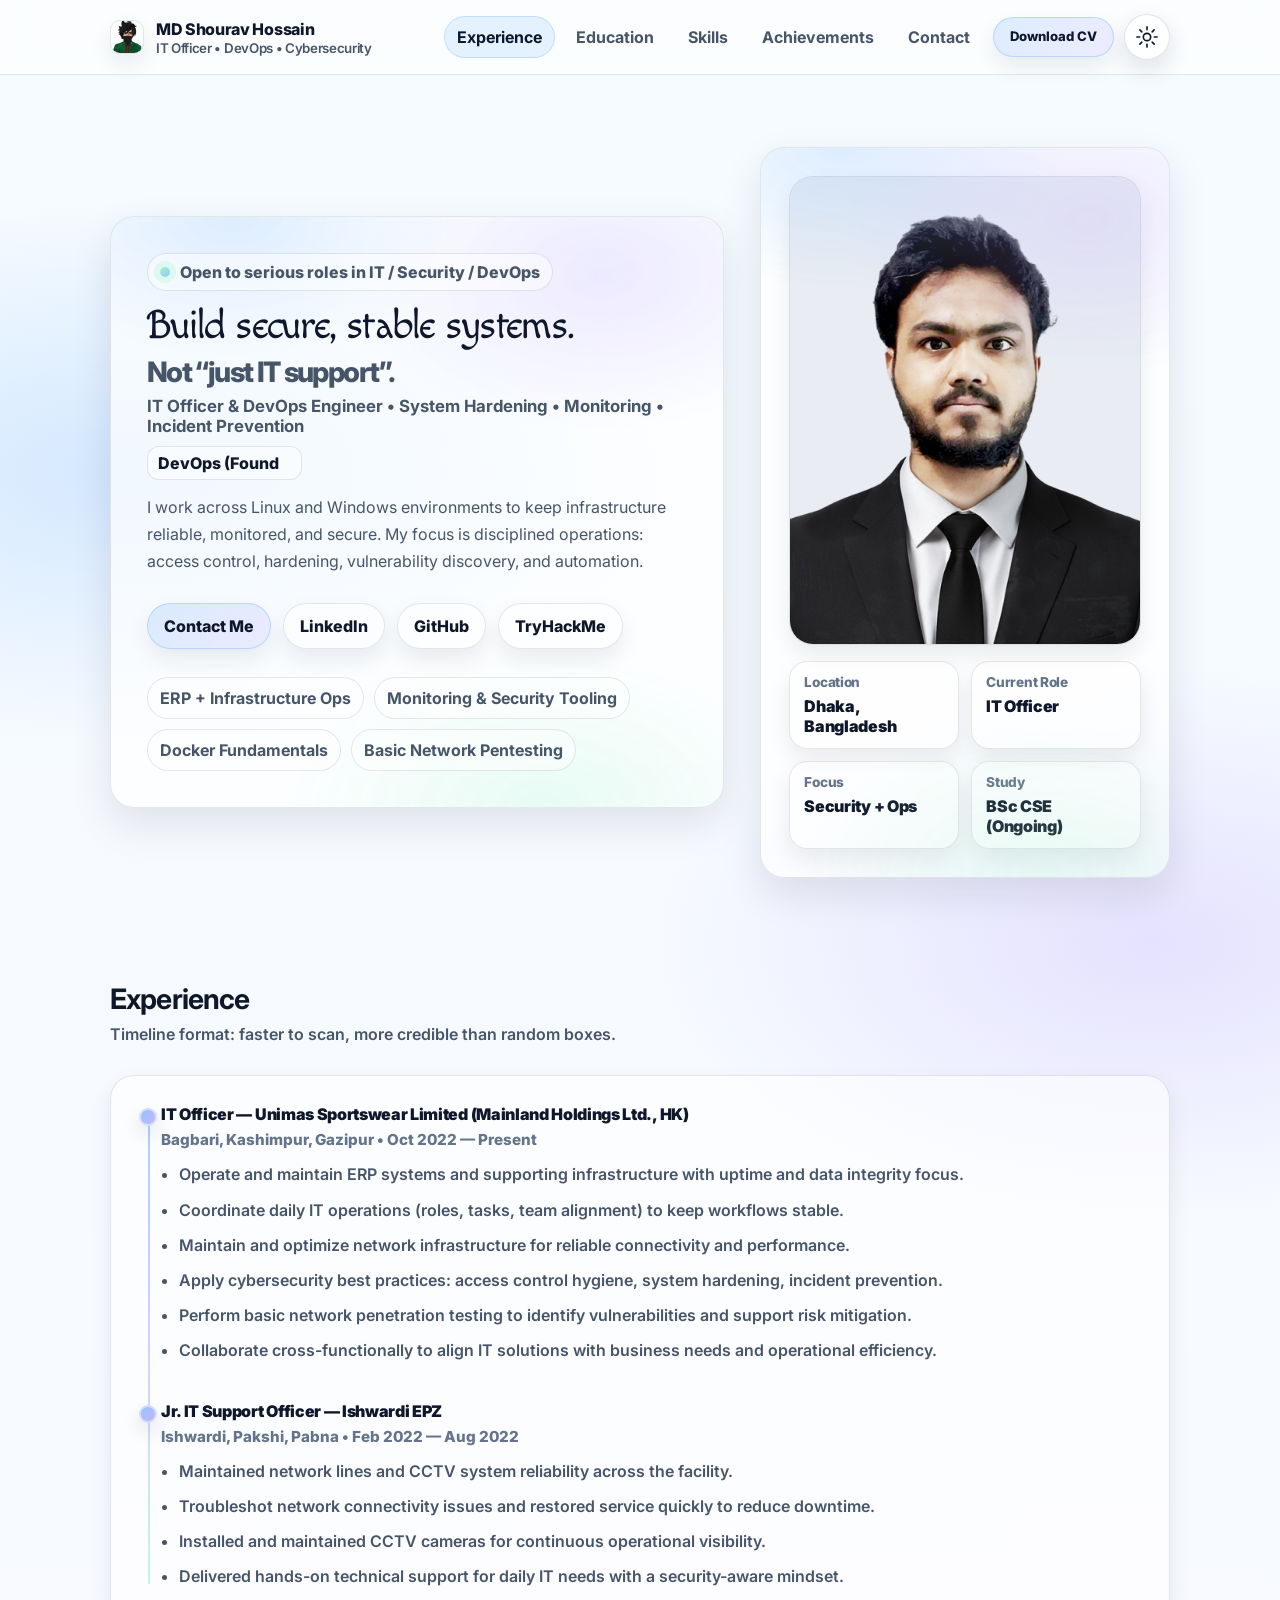
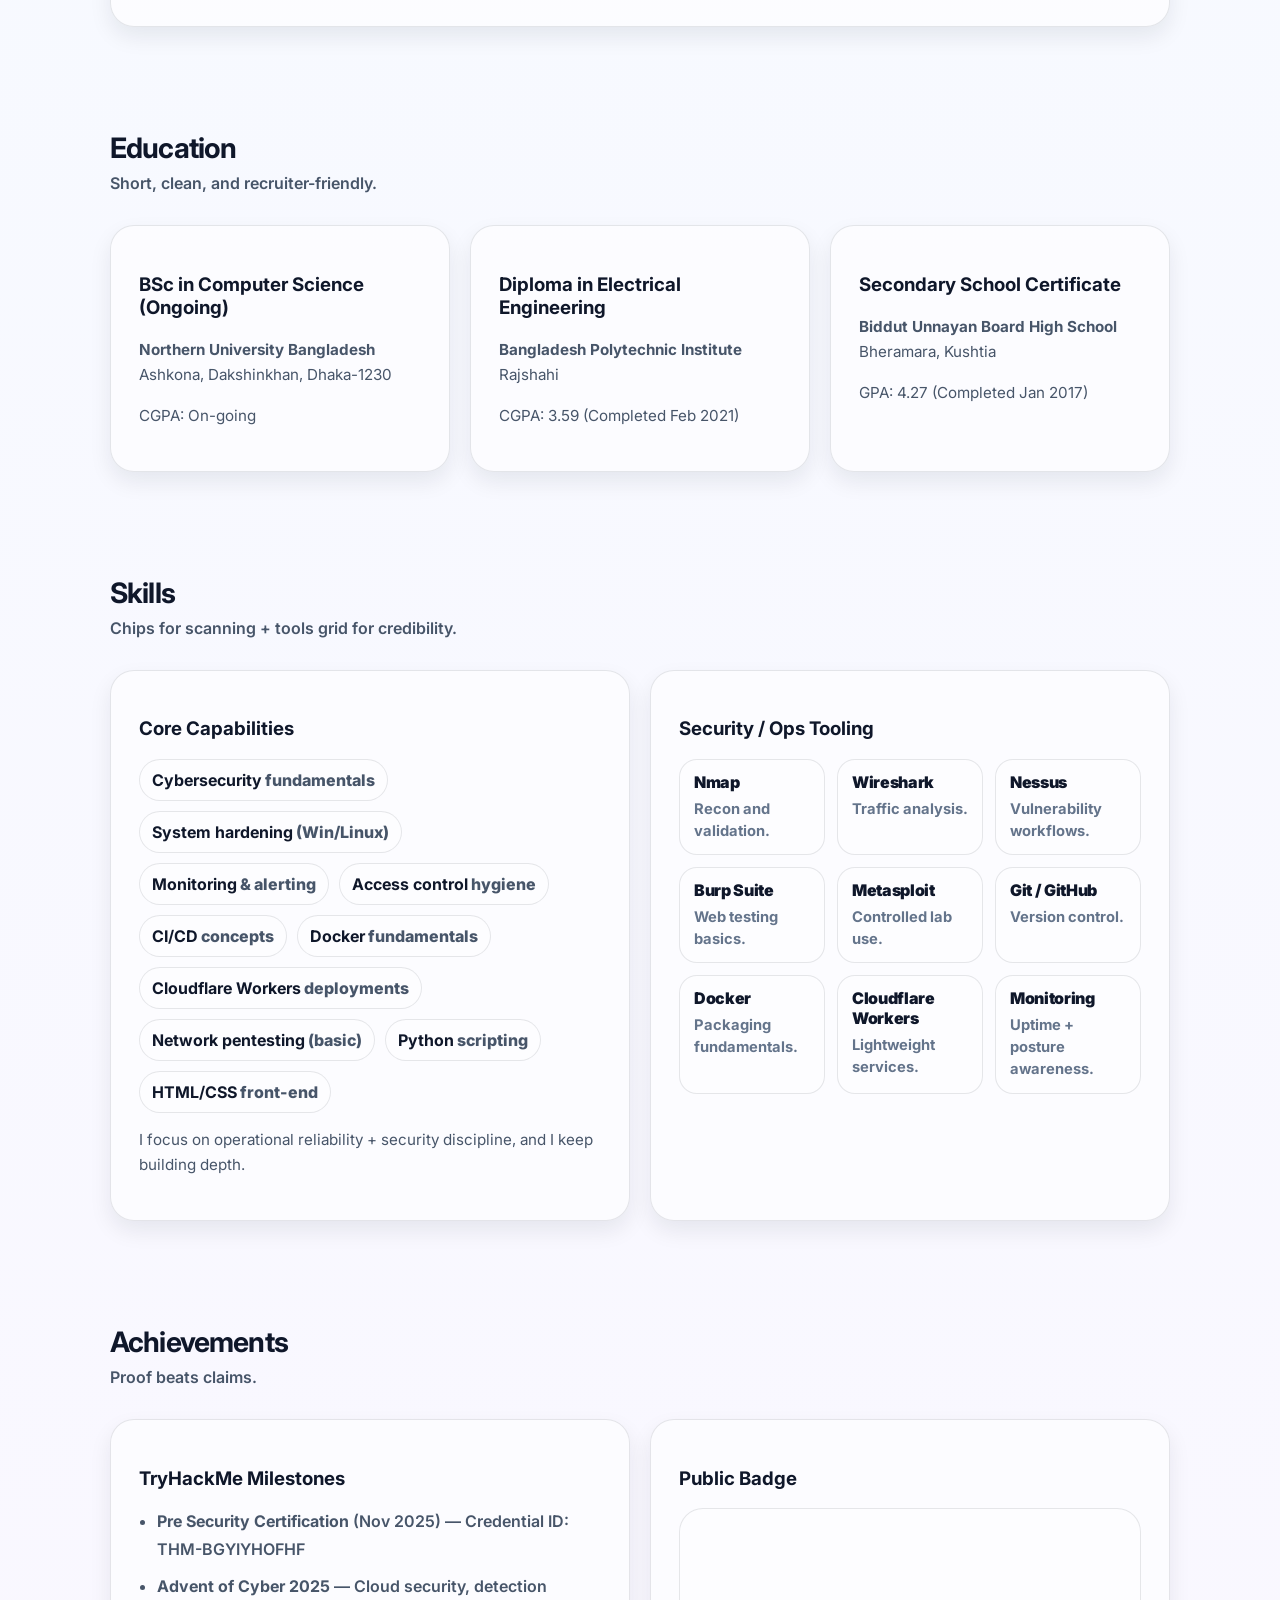
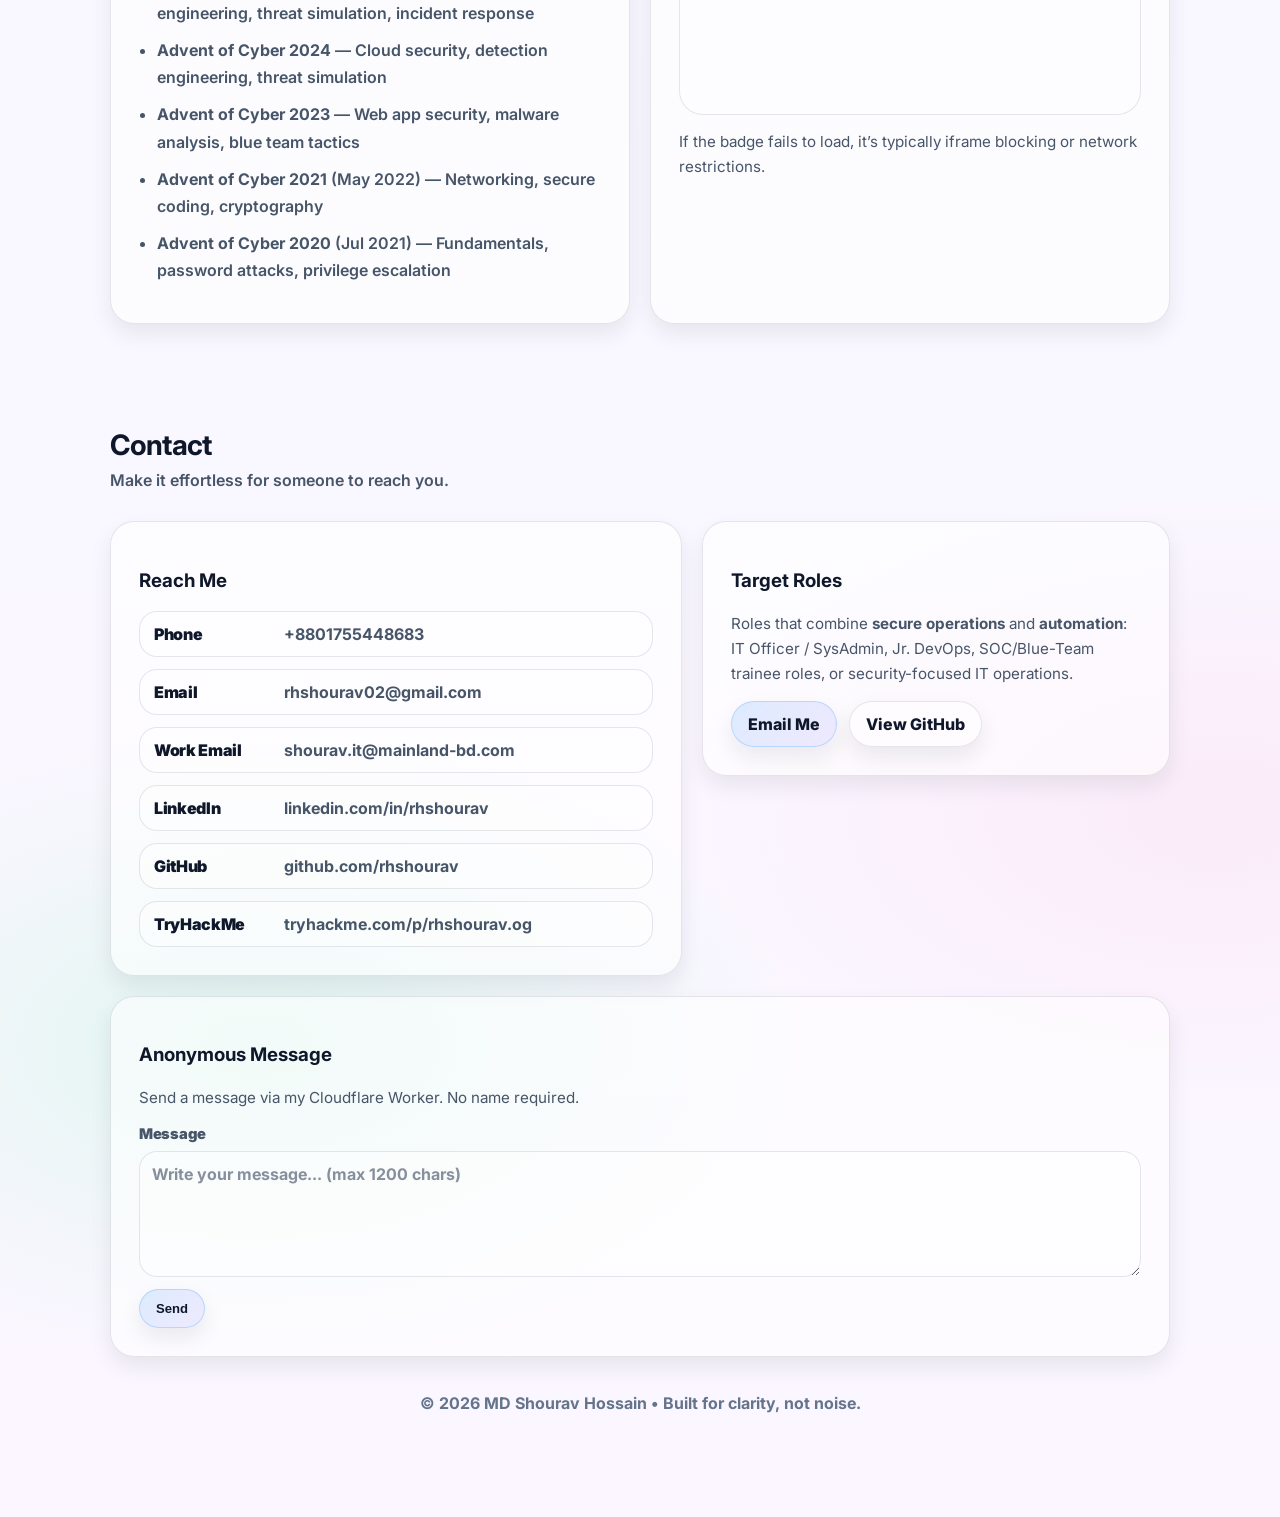
==== commit badcd7d2: "updated Anonymous Message" ====
--- a/index.html
+++ b/index.html
@@ -354,35 +354,9 @@
       </div>
 
       <div class="contact-grid">
-        
-<div class="card span-2">
-  <h3>Anonymous Message</h3>
-  <p class="muted small">
-    Send a message via my Cloudflare Worker. No name required.
-  </p>
-
-  <form id="anonForm" class="anon-form" autocomplete="off" novalidate>
-    <!-- Honeypot (bots fill this; humans won't) -->
-    <input type="text" id="website" name="website" class="hp" tabindex="-1" autocomplete="off" />
-
-    <label class="field">
-      <span class="label">Message</span>
-      <textarea
-        id="anonMessage"
-        class="control"
-        rows="5"
-        maxlength="1200"
-        placeholder="Write your message... (max 1200 chars)"
-        required
-      ></textarea>
-    </label>
-
-    <div class="action-row">
-      <button type="submit" class="btn primary nav-btn">Send</button>
-      <span id="anonStatus" class="muted small" aria-live="polite"></span>
-    </div>
-
-<div class="card">
+
+        <!-- Card 1: Reach Me -->
+        <div class="card">
           <h3>Reach Me</h3>
 
           <div class="contact-list">
@@ -390,22 +364,27 @@
               <div class="k">Phone</div>
               <div class="v"><a href="tel:+8801755448683">+8801755448683</a></div>
             </div>
+
             <div class="contact-item">
               <div class="k">Email</div>
               <div class="v"><a href="mailto:rhshourav02@gmail.com">rhshourav02@gmail.com</a></div>
             </div>
+
             <div class="contact-item">
               <div class="k">Work Email</div>
               <div class="v"><a href="mailto:shourav.it@mainland-bd.com">shourav.it@mainland-bd.com</a></div>
             </div>
+
             <div class="contact-item">
               <div class="k">LinkedIn</div>
               <div class="v"><a href="https://www.linkedin.com/in/rhshourav" target="_blank" rel="noopener">linkedin.com/in/rhshourav</a></div>
             </div>
+
             <div class="contact-item">
               <div class="k">GitHub</div>
               <div class="v"><a href="https://github.com/rhshourav" target="_blank" rel="noopener">github.com/rhshourav</a></div>
             </div>
+
             <div class="contact-item">
               <div class="k">TryHackMe</div>
               <div class="v"><a href="https://tryhackme.com/p/rhshourav.og" target="_blank" rel="noopener">tryhackme.com/p/rhshourav.og</a></div>
@@ -413,20 +392,50 @@
           </div>
         </div>
 
+        <!-- Card 2: Target Roles -->
         <div class="card">
           <h3>Target Roles</h3>
           <p class="muted small">
             Roles that combine <strong>secure operations</strong> and <strong>automation</strong>:
             IT Officer / SysAdmin, Jr. DevOps, SOC/Blue-Team trainee roles, or security-focused IT operations.
           </p>
-</form>
-</div>
 
           <div class="mt-14 action-row">
             <a class="btn primary" href="mailto:rhshourav02@gmail.com?subject=Interview%20Opportunity%20-%20MD%20Shourav%20Hossain">Email Me</a>
             <a class="btn" href="https://github.com/rhshourav" target="_blank" rel="noopener">View GitHub</a>
           </div>
         </div>
+
+        <!-- Card 3: Anonymous Message (FULL WIDTH, AT BOTTOM) -->
+        <div class="card span-2">
+          <h3>Anonymous Message</h3>
+          <p class="muted small">
+            Send a message via my Cloudflare Worker. No name required.
+          </p>
+
+          <form id="anonForm" class="anon-form" autocomplete="off" novalidate>
+            <!-- Honeypot -->
+            <input type="text" id="website" name="website" class="hp" tabindex="-1" autocomplete="off" />
+
+            <label class="field">
+              <span class="label">Message</span>
+              <textarea
+                id="anonMessage"
+                class="control"
+                rows="5"
+                maxlength="1200"
+                placeholder="Write your message... (max 1200 chars)"
+                required
+              ></textarea>
+            </label>
+
+            <div class="action-row">
+              <button type="submit" class="btn primary nav-btn">Send</button>
+              <span id="anonStatus" class="muted small" aria-live="polite"></span>
+            </div>
+          </form>
+        </div>
+
       </div>
 
       <div class="footer">
@@ -434,6 +443,8 @@
       </div>
     </div>
   </section>
+
+
 
   <!-- Main JS -->
   <script src="assets/js/main.js"></script>
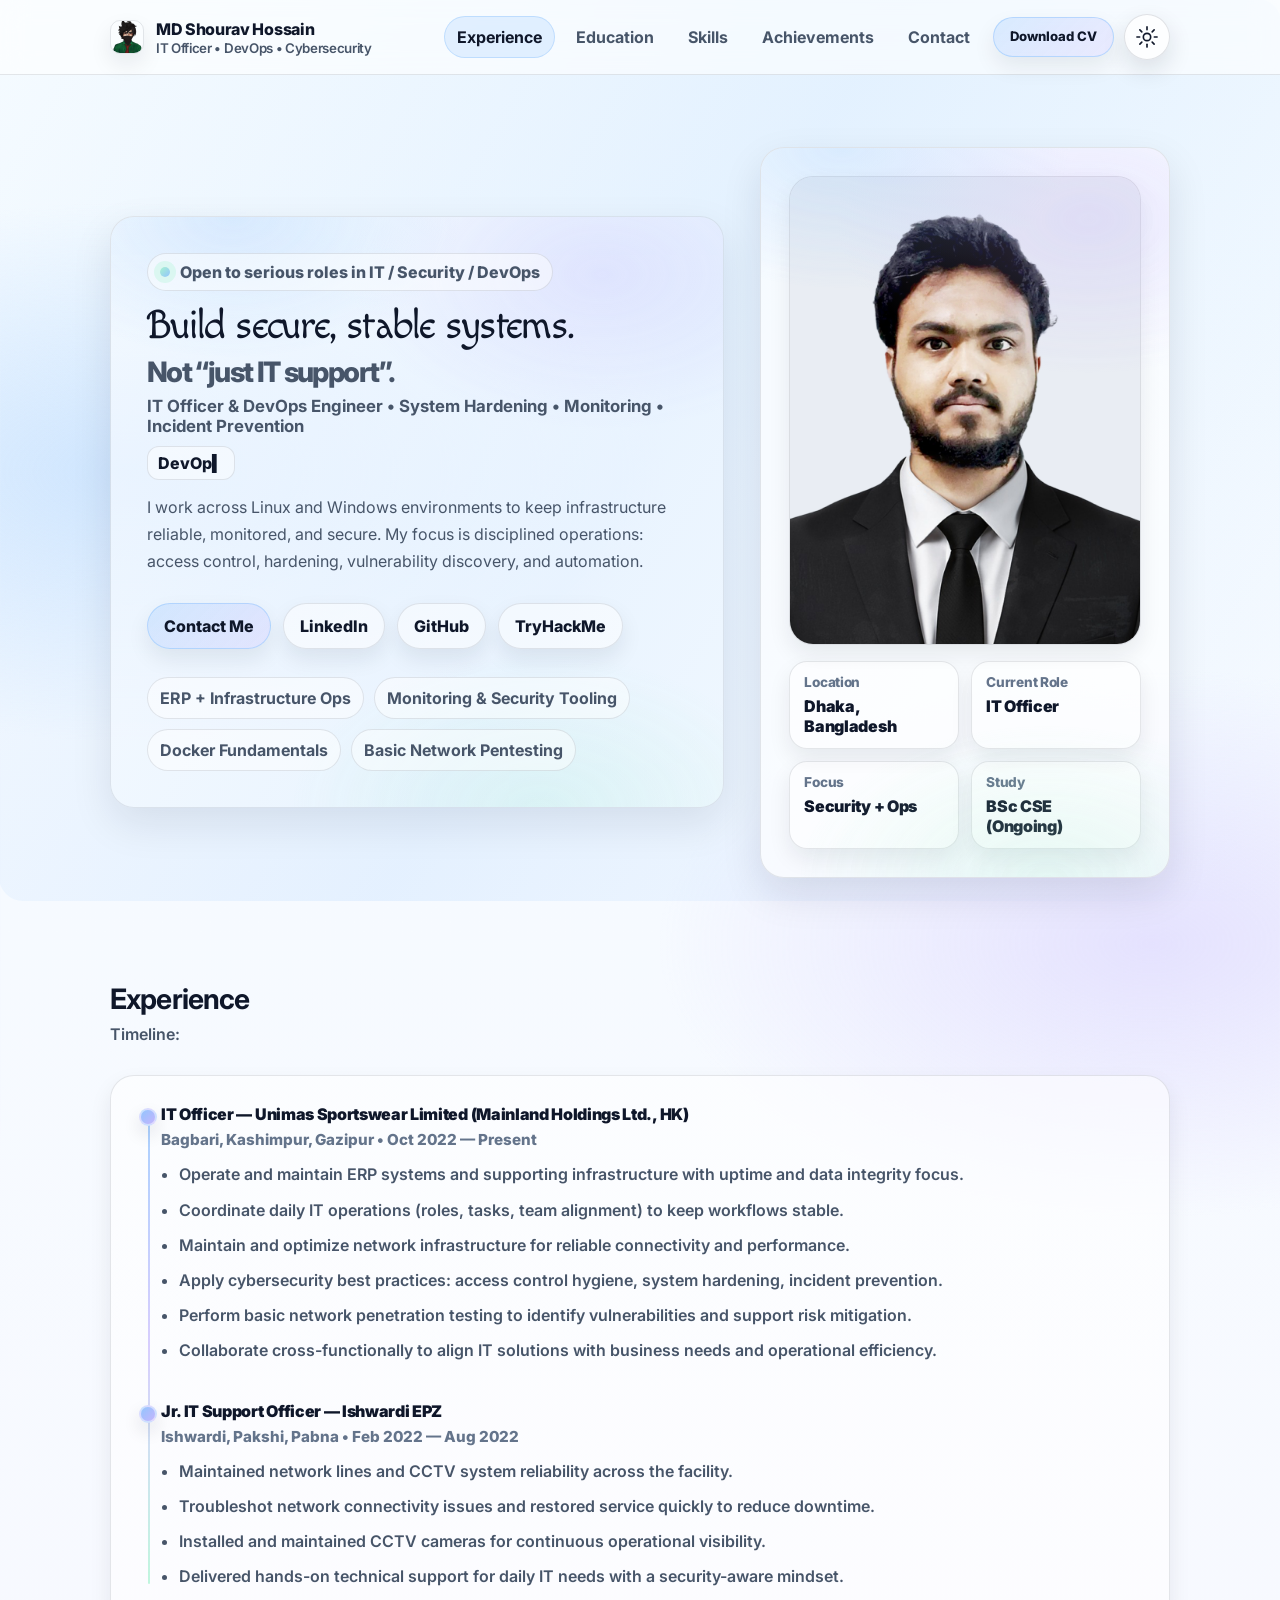
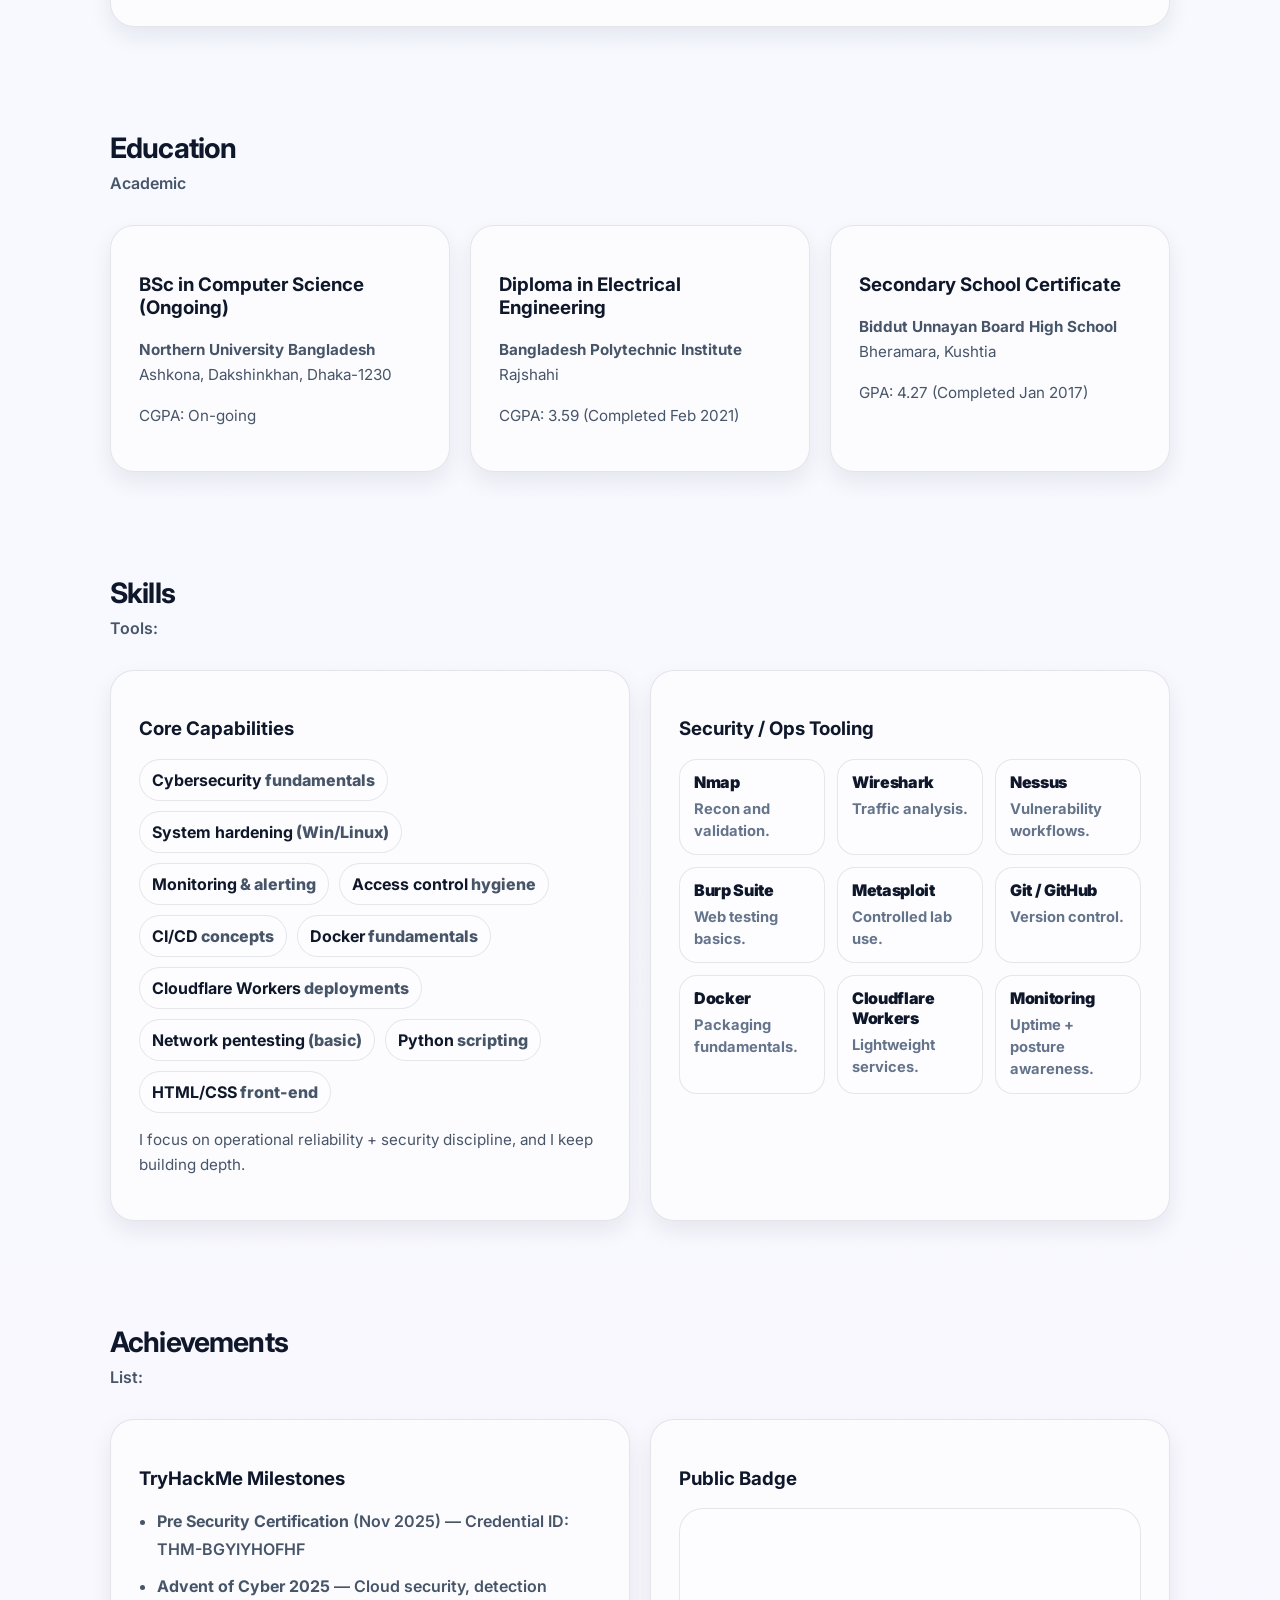
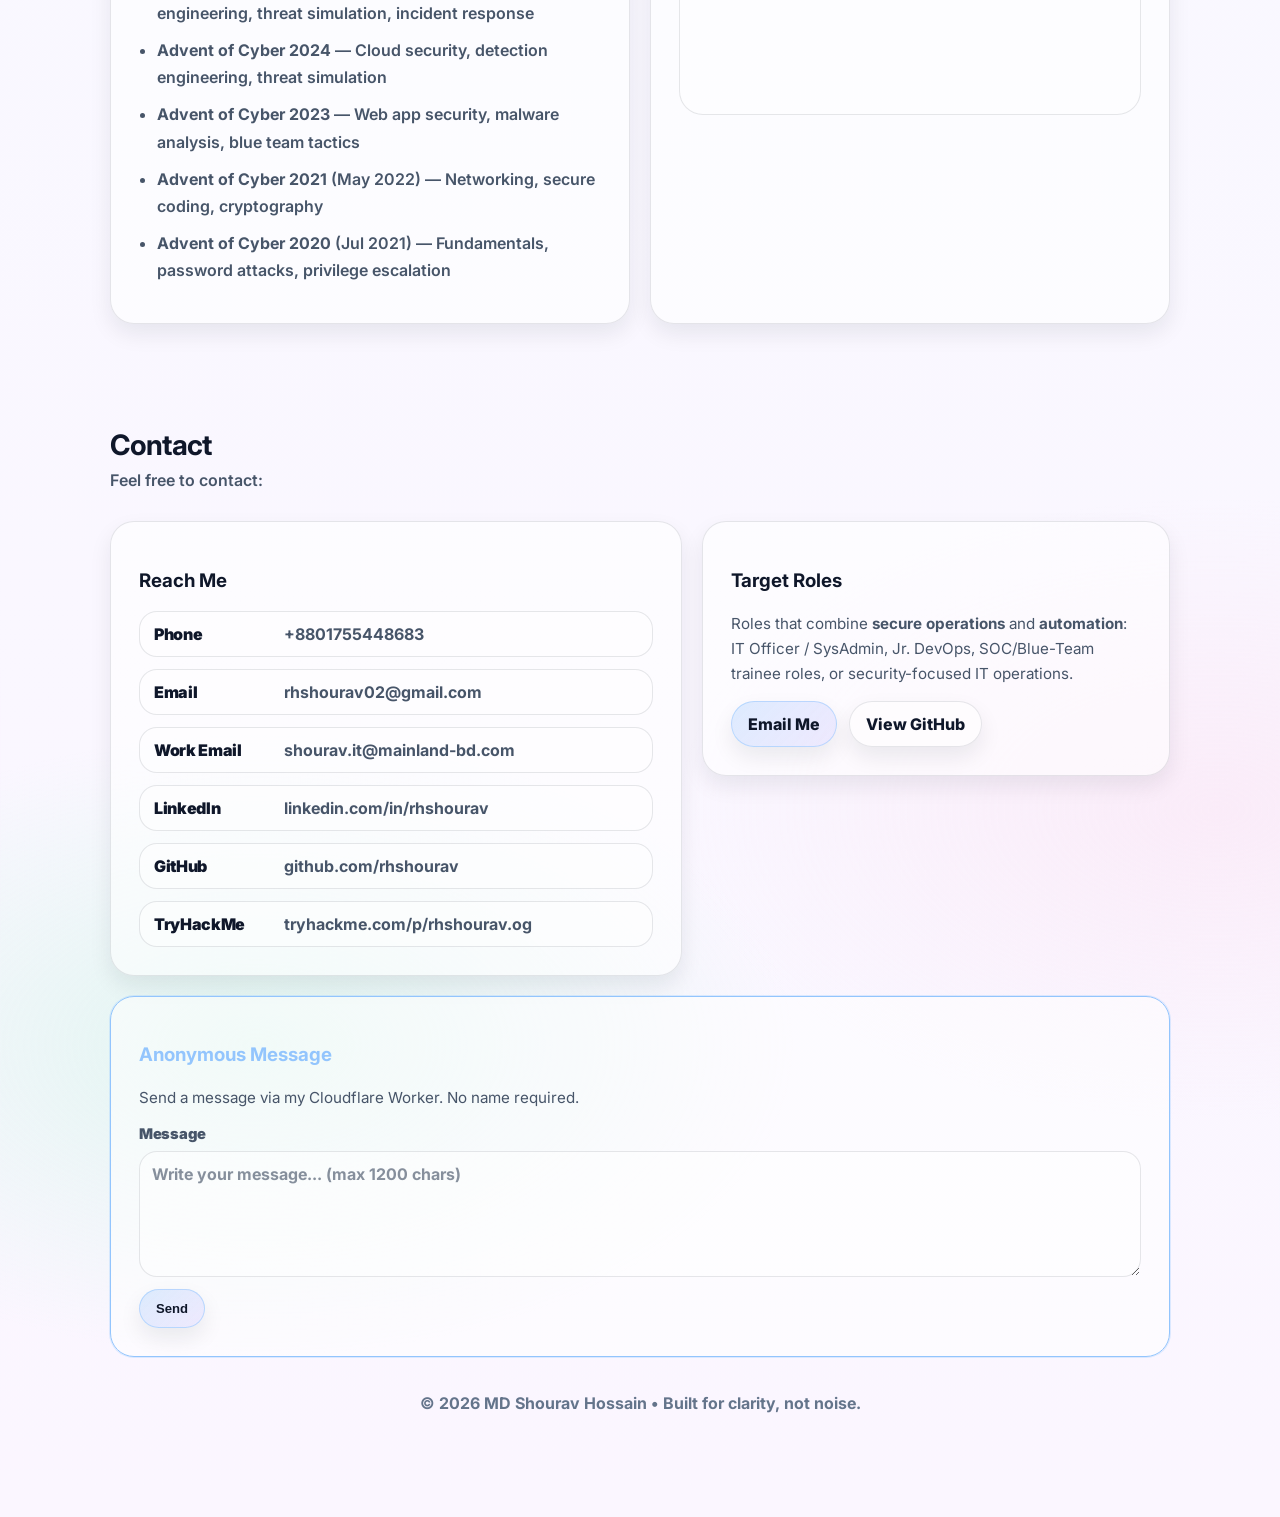
==== commit 2472b02d: "Update index.html" ====
--- a/index.html
+++ b/index.html
@@ -52,7 +52,7 @@
           <a class="btn nav-btn primary" href="assets/files/MD_Shourav_Hossain.pdf" download>
           Download CV
           </a>
-          <!-- Theme toggle (me: keep it visible, simple, and persistent) -->
+          <!-- Theme toggle -->
           <button
             id="themeToggle"
             class="theme-toggle"
@@ -185,7 +185,7 @@
       <div class="section-head">
         <div>
           <h2 class="section-title">Experience</h2>
-          <p class="section-sub">Timeline format: faster to scan, more credible than random boxes.</p>
+          <p class="section-sub">Timeline: </p>
         </div>
       </div>
 
@@ -227,7 +227,7 @@
       <div class="section-head">
         <div>
           <h2 class="section-title">Education</h2>
-          <p class="section-sub">Short, clean, and recruiter-friendly.</p>
+          <p class="section-sub">Academic </p>
         </div>
       </div>
 
@@ -259,7 +259,7 @@
       <div class="section-head">
         <div>
           <h2 class="section-title">Skills</h2>
-          <p class="section-sub">Chips for scanning + tools grid for credibility.</p>
+          <p class="section-sub">Tools: </p>
         </div>
       </div>
 
@@ -308,7 +308,7 @@
       <div class="section-head">
         <div>
           <h2 class="section-title">Achievements</h2>
-          <p class="section-sub">Proof beats claims.</p>
+          <p class="section-sub">List: </p>
         </div>
       </div>
 
@@ -336,7 +336,6 @@
             ></iframe>
           </div>
           <p class="muted small mt-14">
-            If the badge fails to load, it’s typically iframe blocking or network restrictions.
           </p>
         </div>
       </div>
@@ -349,7 +348,7 @@
       <div class="section-head">
         <div>
           <h2 class="section-title">Contact</h2>
-          <p class="section-sub">Make it effortless for someone to reach you.</p>
+          <p class="section-sub">Feel free to contact: </p>
         </div>
       </div>
 
--- a/assets/css/style.css
+++ b/assets/css/style.css
@@ -733,6 +733,30 @@
   font-weight: 700;
   overflow-wrap:anywhere;
 }
+/* Anonymous Message — prominent style */
+#contact .card.span-2 {
+  border: 1px solid var(--a3);
+  box-shadow: 0 0 0 1px color-mix(in srgb, var(--a3) 30%, transparent);
+}
+
+#contact .card.span-2 h3 {
+  color: var(--a3);
+}
+
+#contact .card.span-2::after {
+  content: "";
+  position: absolute;
+  inset: -1px;
+  border-radius: inherit;
+  background: linear-gradient(
+    120deg,
+    transparent 0%,
+    color-mix(in srgb, var(--a3) 18%, transparent) 50%,
+    transparent 100%
+  );
+  pointer-events: none;
+}
+
 .footer{
   padding: var(--sp-6) 0 var(--sp-7);
   color: var(--soft);
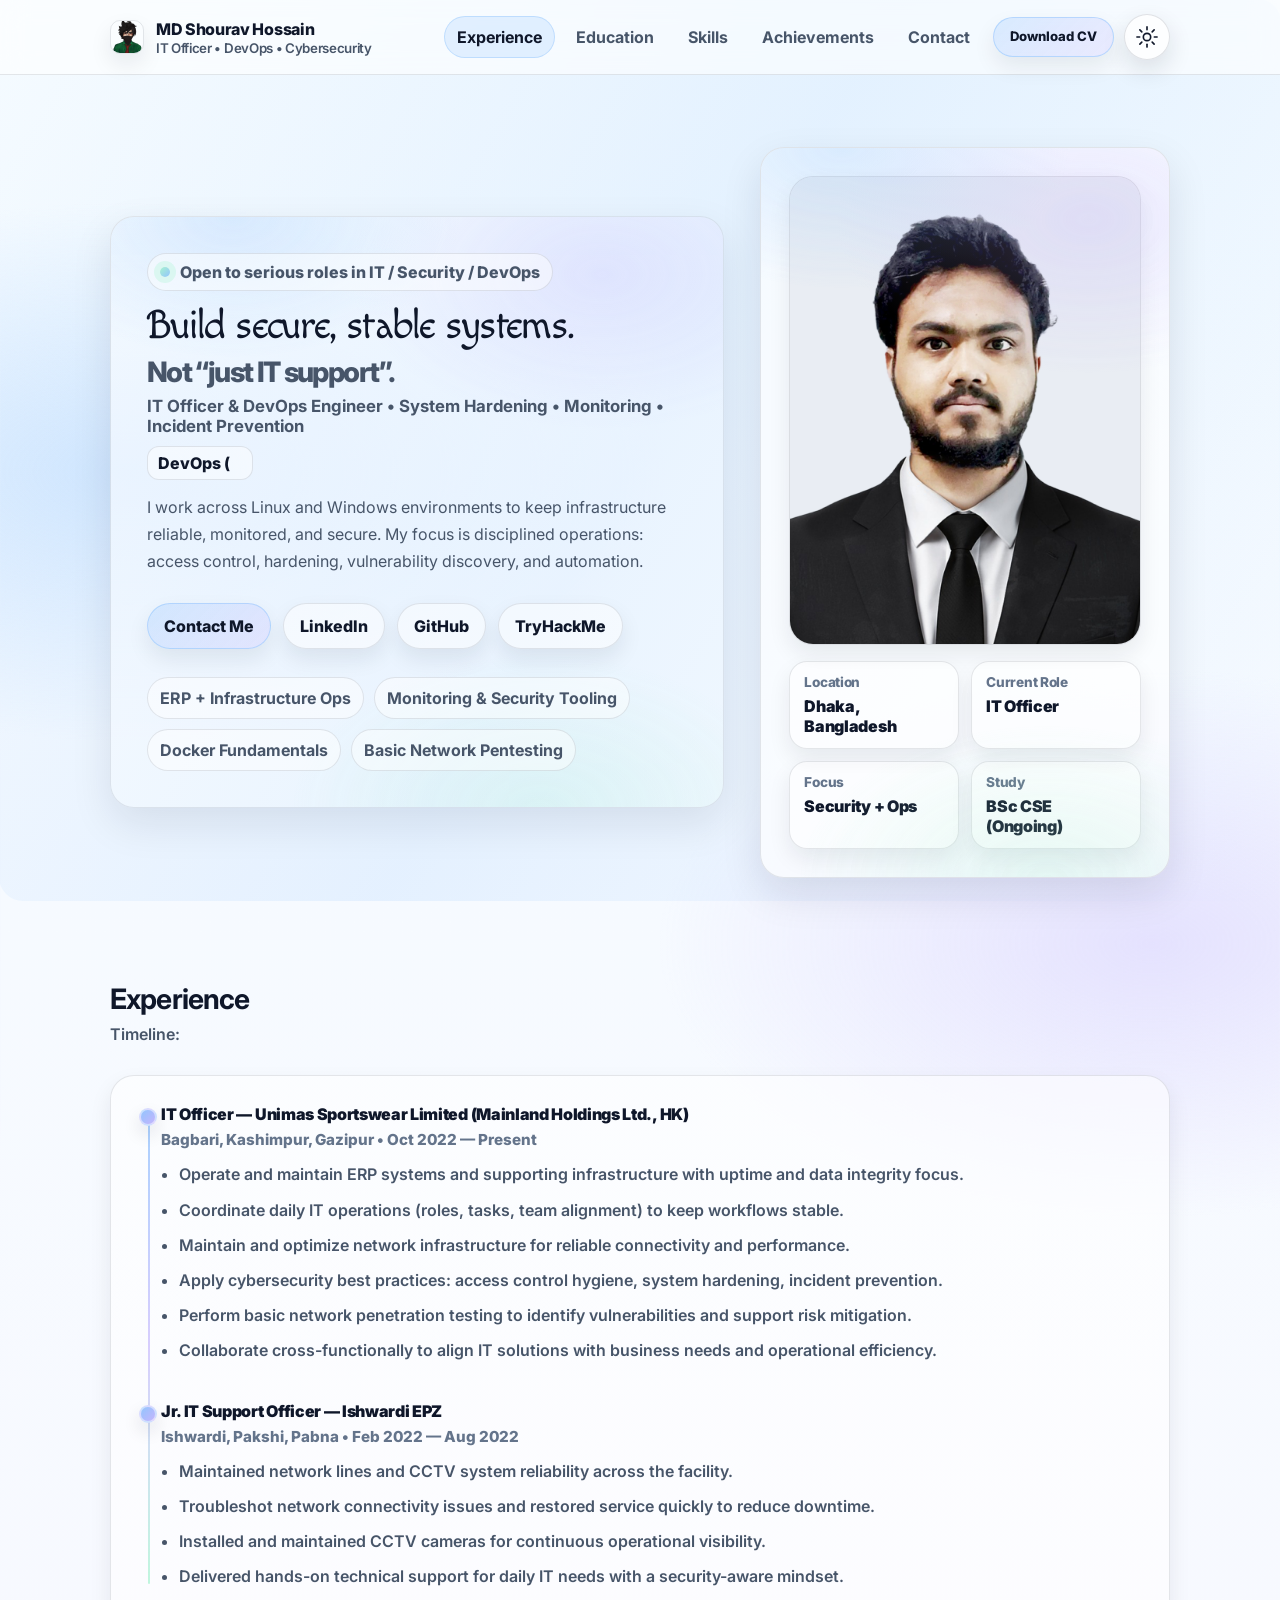
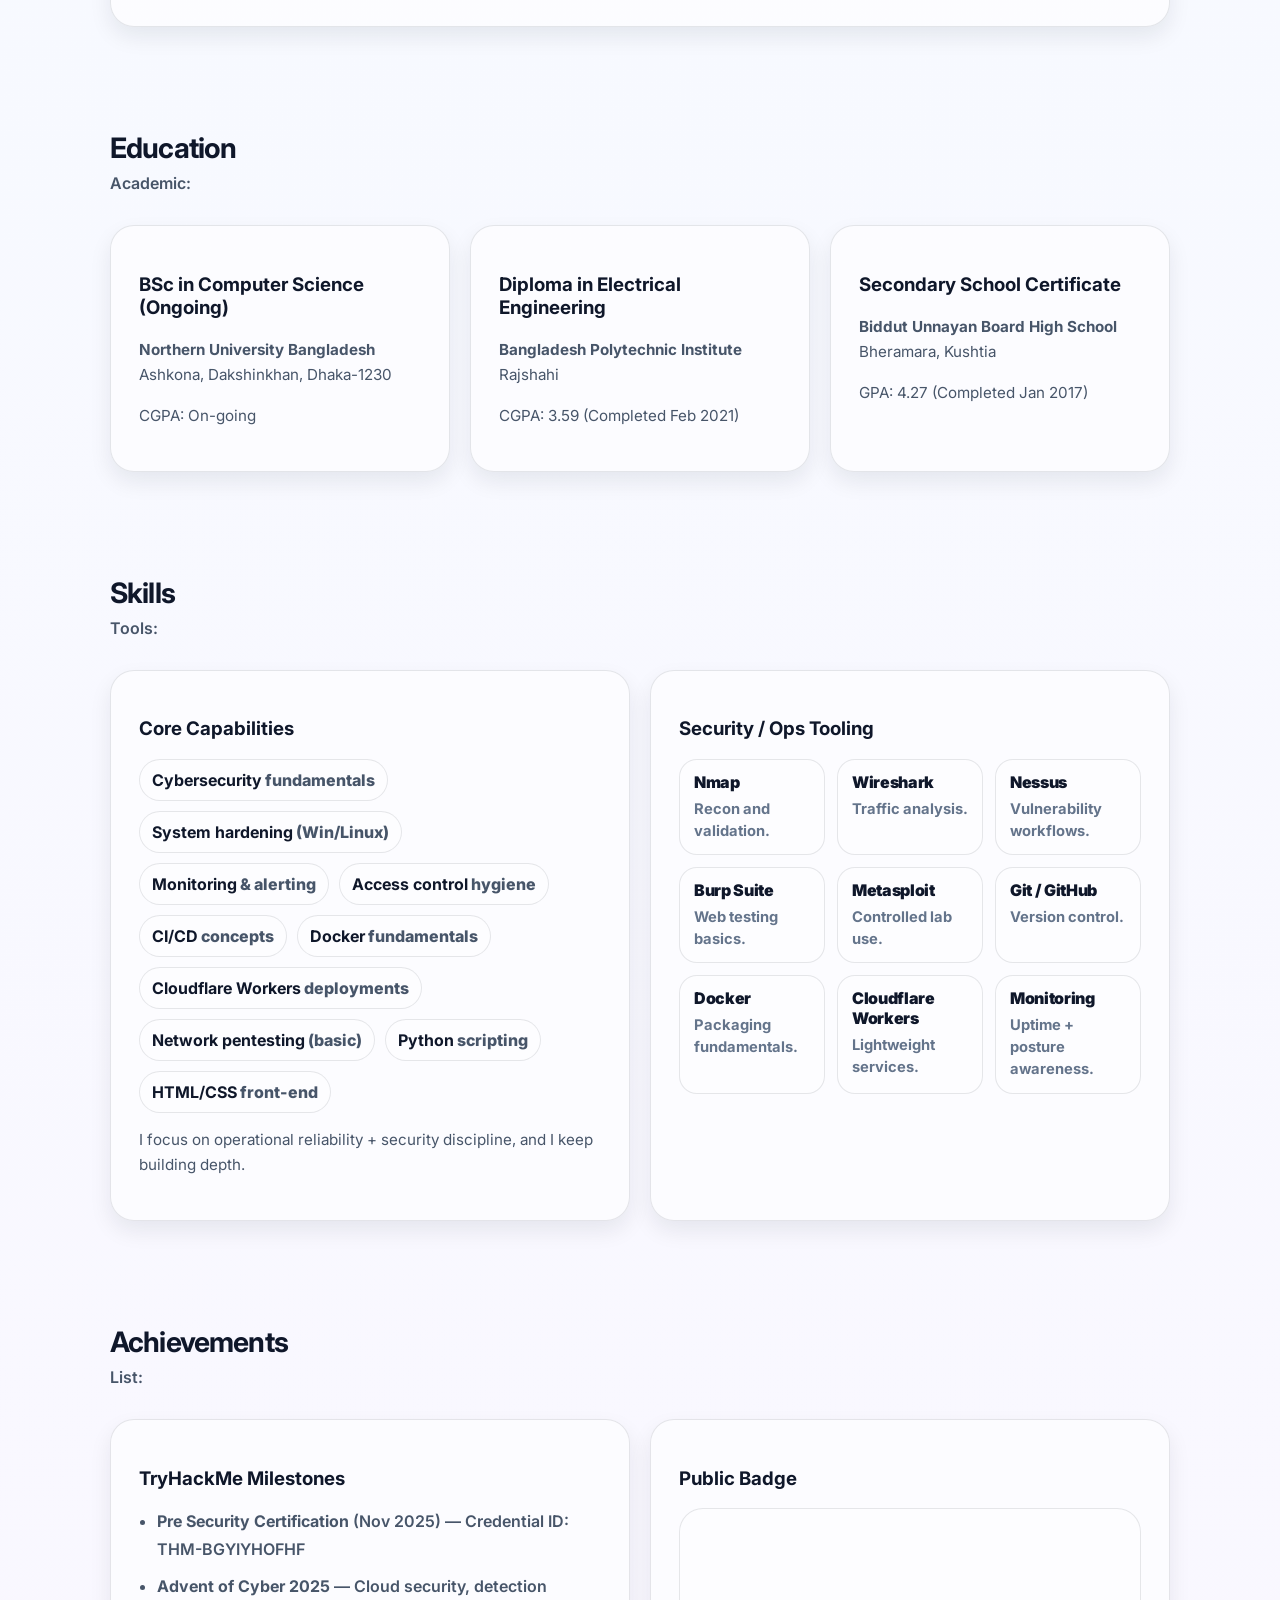
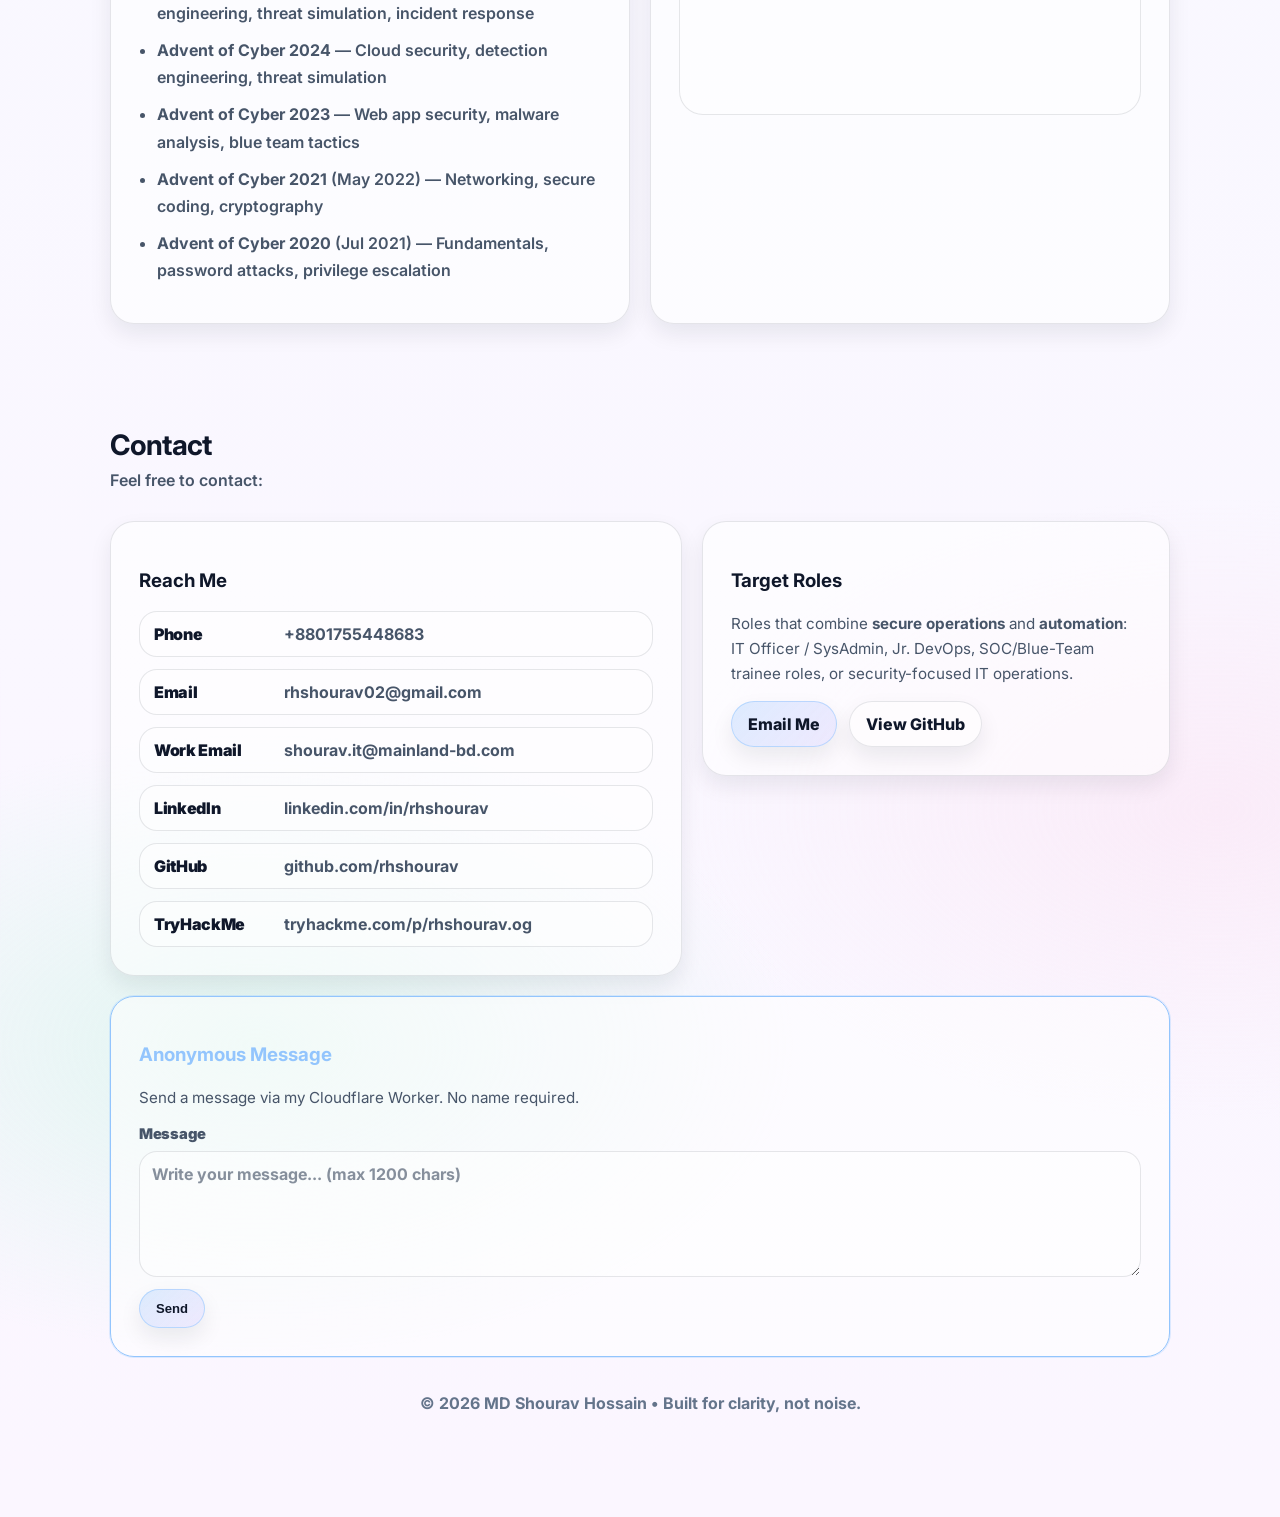
==== commit f5b65b96: "Typo Fix." ====
--- a/index.html
+++ b/index.html
@@ -227,7 +227,7 @@
       <div class="section-head">
         <div>
           <h2 class="section-title">Education</h2>
-          <p class="section-sub">Academic </p>
+          <p class="section-sub">Academic: </p>
         </div>
       </div>
 
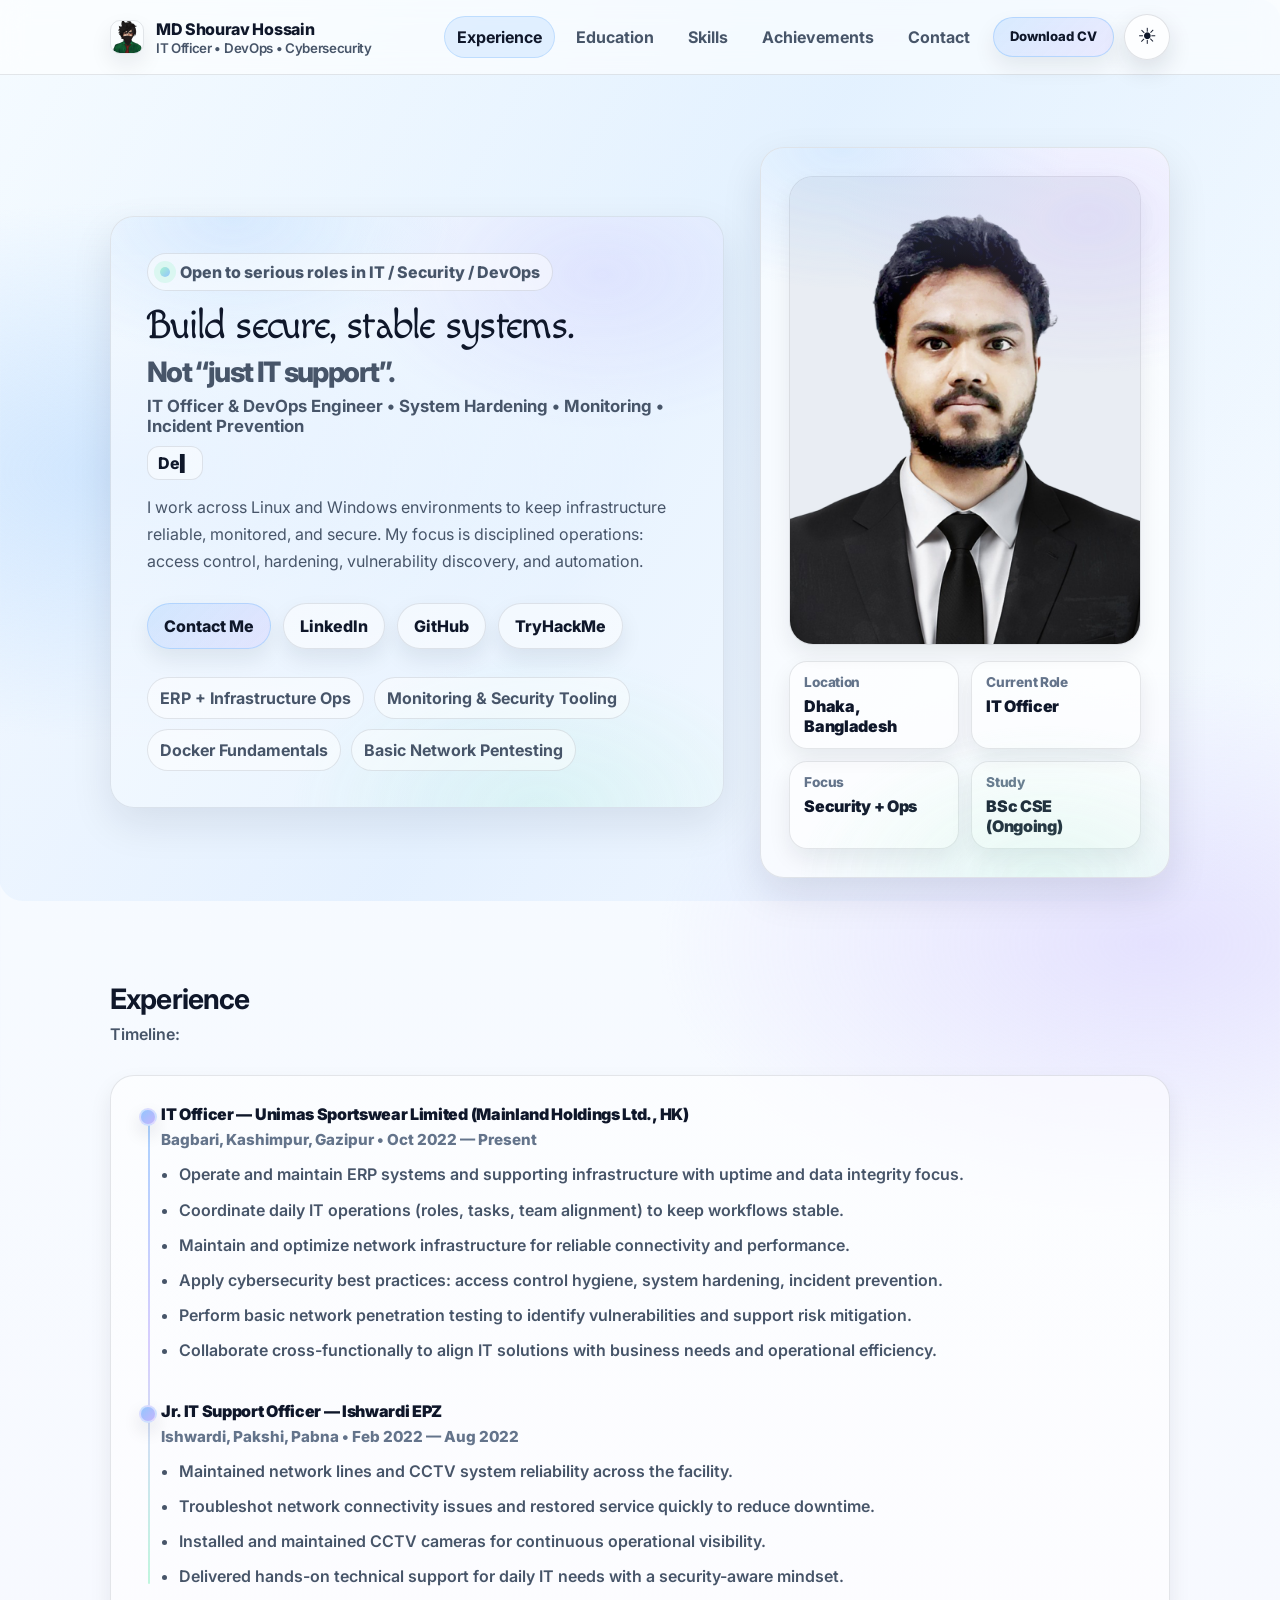
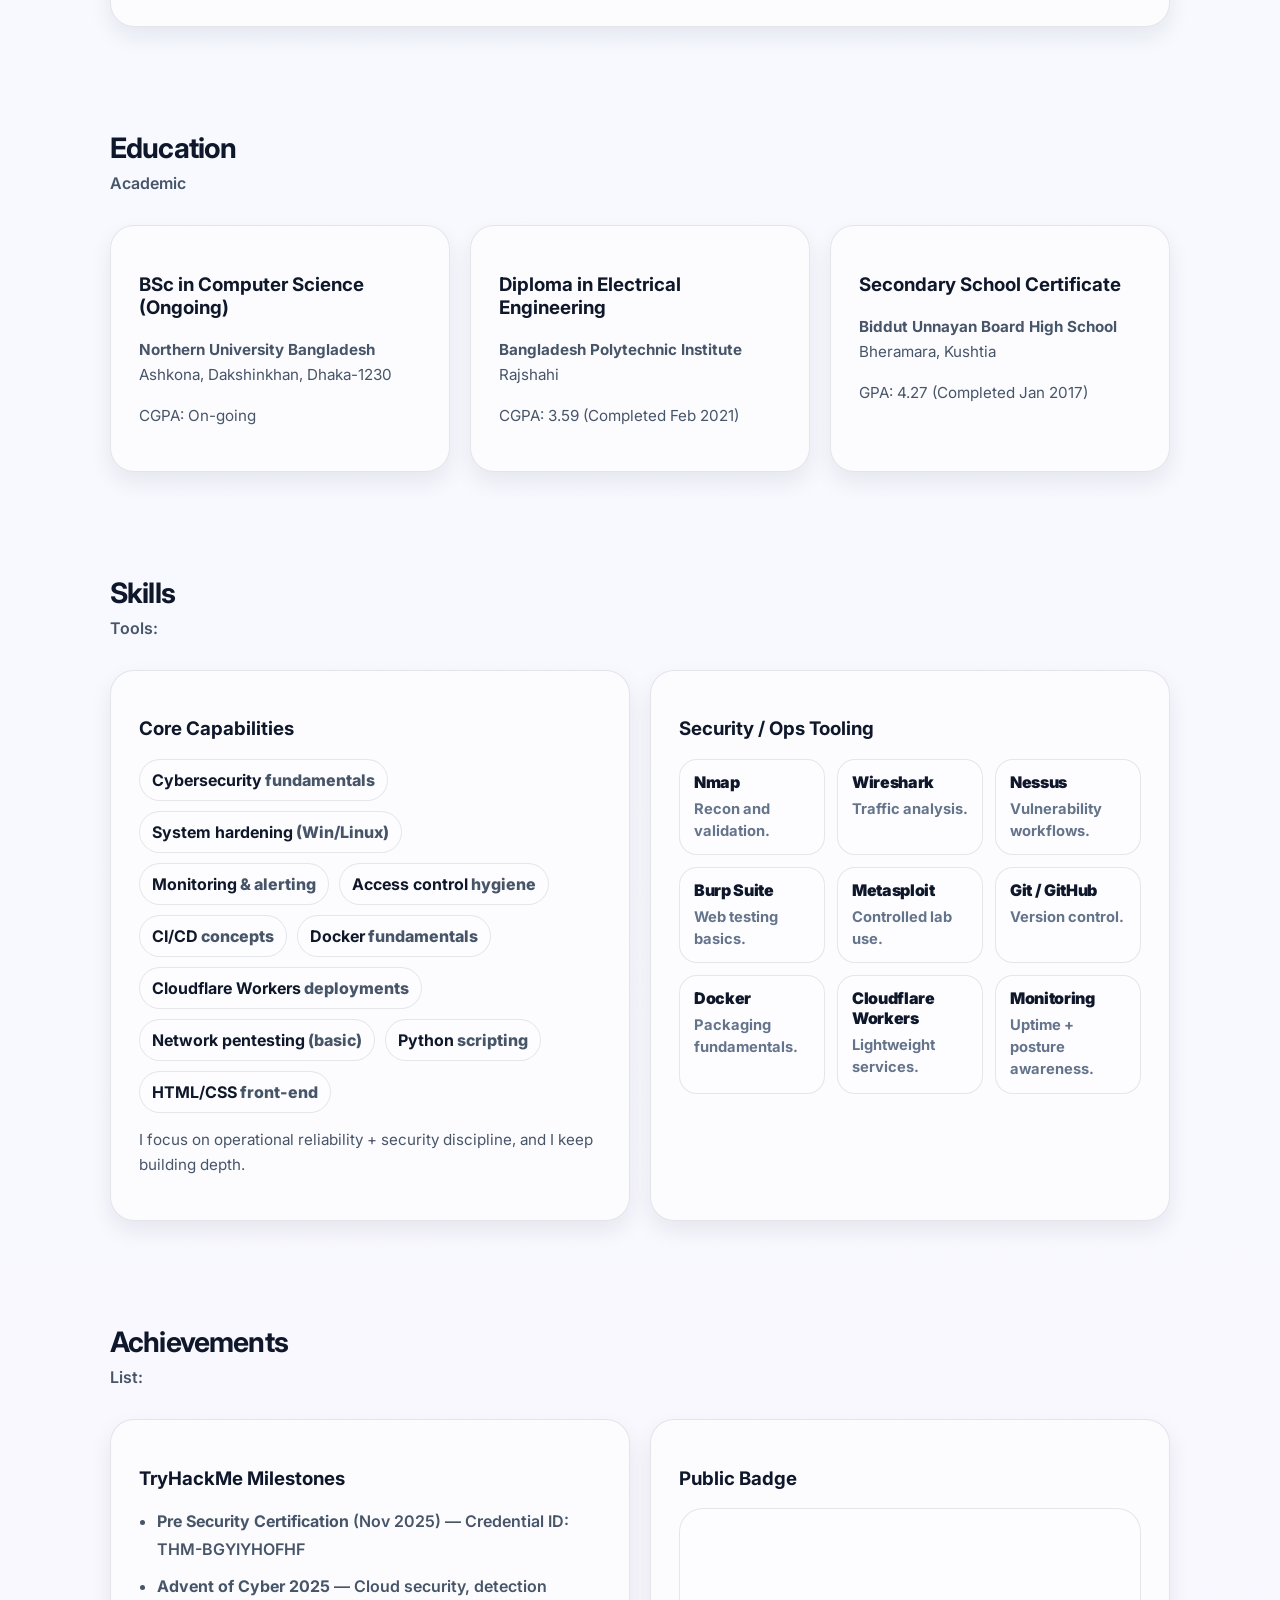
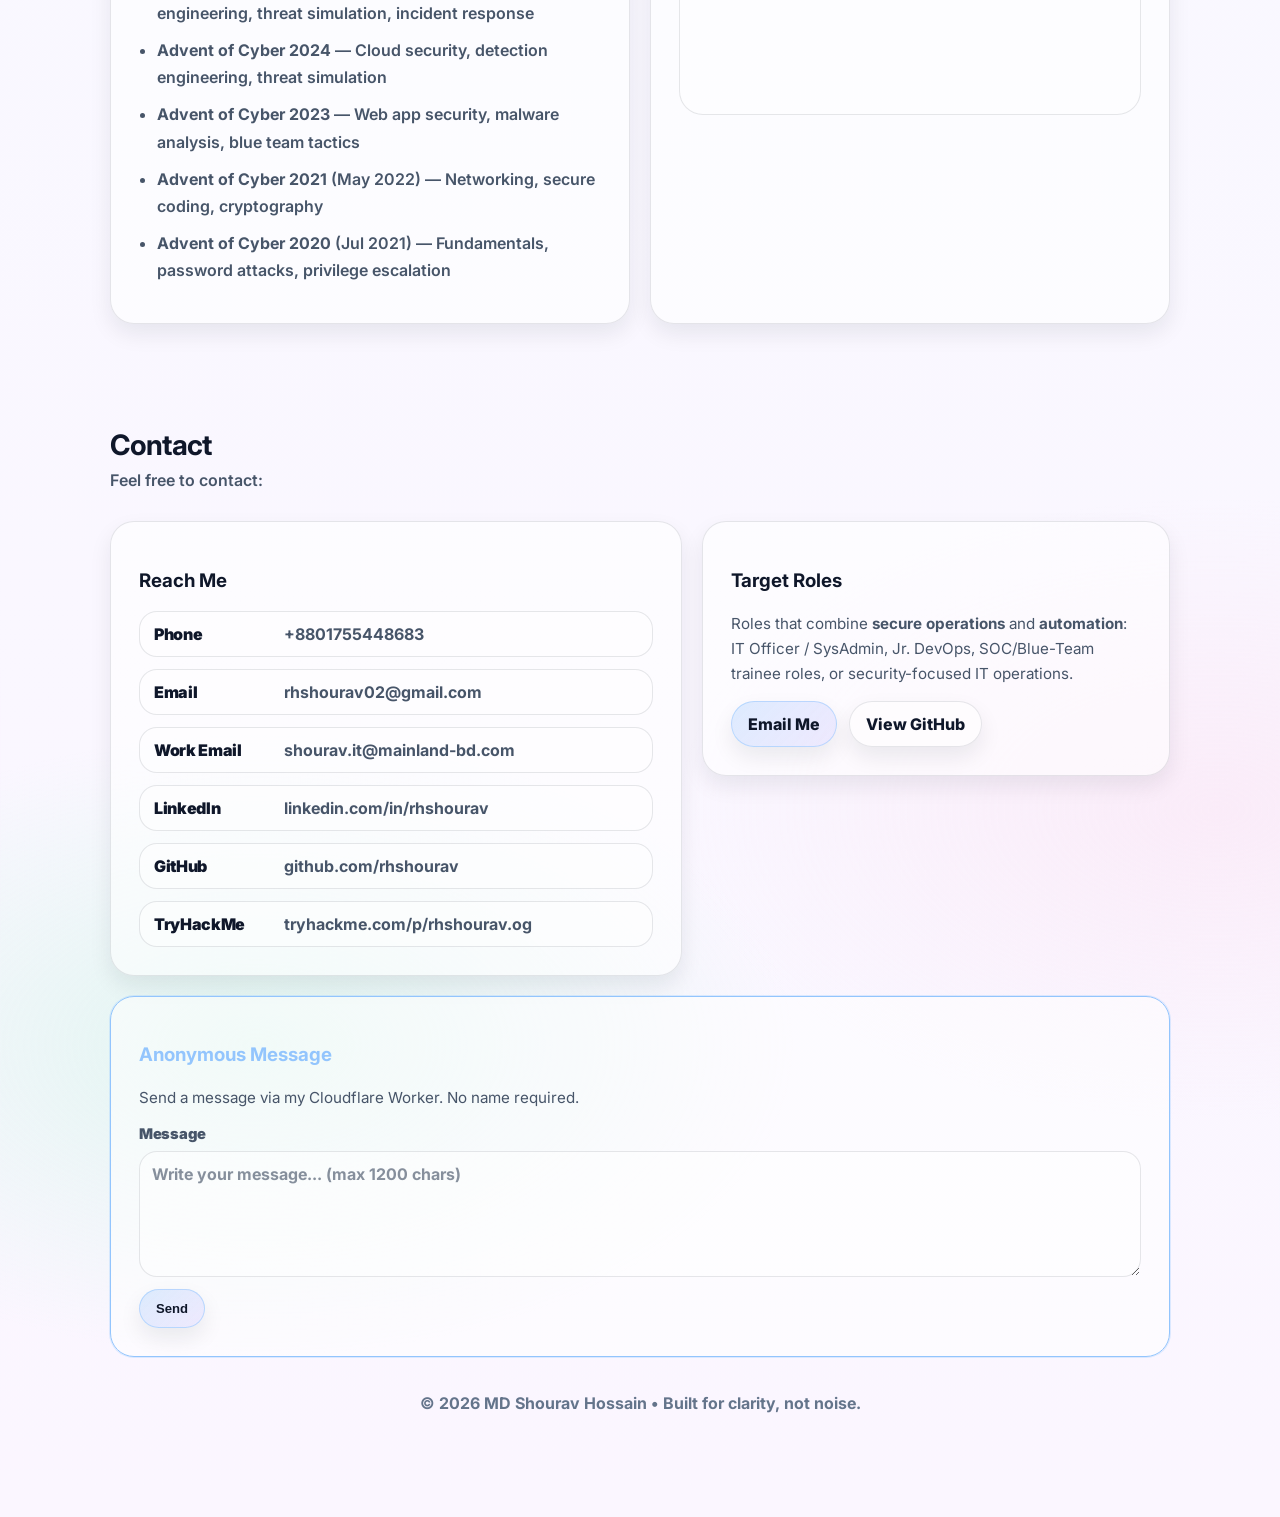
==== commit 1e3ce30e: "added assets and updated dark mode logic" ====
--- a/index.html
+++ b/index.html
@@ -59,37 +59,8 @@
             aria-label="Toggle theme"
             aria-pressed="false"
             >
-            <svg
-              class="theme-svg"
-              viewBox="0 0 24 24"
-              aria-hidden="true"
-            >
-              <!-- Sun -->
-              <circle class="sun" cx="12" cy="12" r="4" />
-              <g class="rays">
-                <path d="M12 1v3" />
-                <path d="M12 20v3" />
-                <path d="M4.22 4.22l2.12 2.12" />
-                <path d="M17.66 17.66l2.12 2.12" />
-                <path d="M1 12h3" />
-                <path d="M20 12h3" />
-                <path d="M4.22 19.78l2.12-2.12" />
-                <path d="M17.66 6.34l2.12-2.12" />
-              </g>
-
-              <!-- Moon (modern crescent using mask) -->
-              <mask id="moon-mask">
-                <rect width="100%" height="100%" fill="white"/>
-                <circle cx="15" cy="9" r="6" fill="black"/>
-              </mask>
-              <circle
-                class="moon"
-                cx="12"
-                cy="12"
-                r="6"
-                mask="url(#moon-mask)"
-              />
-            </svg>
+            <span class="icon-sun" aria-hidden="true">☀</span>
+            <span class="icon-moon" aria-hidden="true">☾</span>
           </button>
 
 
@@ -227,7 +198,7 @@
       <div class="section-head">
         <div>
           <h2 class="section-title">Education</h2>
-          <p class="section-sub">Academic: </p>
+          <p class="section-sub">Academic </p>
         </div>
       </div>
 
@@ -448,4 +419,4 @@
   <!-- Main JS -->
   <script src="assets/js/main.js"></script>
 </body>
-</html>
+</html>
--- a/assets/css/style.css
+++ b/assets/css/style.css
@@ -16,6 +16,7 @@
   font-style: normal;
   font-display: swap;
 }
+@import url("https://fonts.googleapis.com/css2?family=Poppins:wght@400;500;600;700&display=swap");
 /* 1) THEME TOKENS (Light default) */
 :root{
   --bg-base: #ffffff;
@@ -257,59 +258,49 @@
   border-color: rgba(231,234,243,0.18);
 }
 
-.theme-svg{
-  width: 22px;
-  height: 22px;
-  fill: none;
-  stroke: #0f172a;              /* light mode icon color */
-  stroke-width: 1.8;
-  stroke-linecap: round;
-  stroke-linejoin: round;
-  transition: stroke .25s ease;
-}
-
-html[data-theme="dark"] .theme-svg{
-  stroke: #e7eaf3;              /* dark mode icon color */
-}
-
-/* Sun core (circle) */
-.theme-svg .sun{
+
+/* Theme toggle icons (Poppins glyphs) */
+.theme-toggle{
+  position: relative;
+}
+
+.theme-toggle .icon-sun,
+.theme-toggle .icon-moon{
+  font-family: "Poppins", system-ui, -apple-system, Segoe UI, Roboto, Arial, sans-serif;
+  font-size: 22px;
+  font-weight: 600;
+  line-height: 1;
+  color: var(--ink);
+
+  position: absolute;
+  top: 50%;
+  left: 50%;
+  transform-origin: center center;
+
+  transition: opacity .25s ease, transform .45s cubic-bezier(.4,0,.2,1);
+  pointer-events: none;
+}
+
+/* Light theme state */
+.theme-toggle .icon-sun{
   opacity: 1;
-  transform-origin: 12px 12px;  /* center of viewBox */
-  transform: scale(1) rotate(0deg);
-  transition: opacity .25s ease, transform .45s cubic-bezier(.4,0,.2,1);
-}
-
-/* Rays */
-.theme-svg .rays{
+  transform: translate(-50%, -50%) scale(1) rotate(0deg);
+}
+
+.theme-toggle .icon-moon{
+  opacity: 0;
+  transform: translate(-50%, -50%) scale(0.6) rotate(-25deg);
+}
+
+/* Dark theme state */
+html[data-theme="dark"] .theme-toggle .icon-sun{
+  opacity: 0;
+  transform: translate(-50%, -50%) scale(0.75) rotate(90deg);
+}
+
+html[data-theme="dark"] .theme-toggle .icon-moon{
   opacity: 1;
-  transform-origin: 12px 12px;
-  transform: rotate(0deg) scale(1);
-  transition: opacity .25s ease, transform .45s cubic-bezier(.4,0,.2,1);
-}
-
-/* Moon (masked circle) */
-.theme-svg .moon{
-  opacity: 0;
-  transform-origin: 12px 12px;
-  transform: scale(0.6) rotate(-25deg);
-  transition: opacity .25s ease, transform .45s cubic-bezier(.4,0,.2,1);
-}
-
-/* Dark theme state -> triggers animation */
-html[data-theme="dark"] .theme-svg .sun{
-  opacity: 0;
-  transform: scale(0.75) rotate(90deg);
-}
-
-html[data-theme="dark"] .theme-svg .rays{
-  opacity: 0;
-  transform: rotate(120deg) scale(0.8);
-}
-
-html[data-theme="dark"] .theme-svg .moon{
-  opacity: 1;
-  transform: scale(1) rotate(0deg);
+  transform: translate(-50%, -50%) scale(1) rotate(0deg);
 }
 
 /* 5) HERO */
@@ -820,4 +811,4 @@
 /* 12) REDUCED MOTION */
 @media (prefers-reduced-motion: reduce){
   *{ transition:none !important; animation:none !important; scroll-behavior:auto !important; }
-}
+}
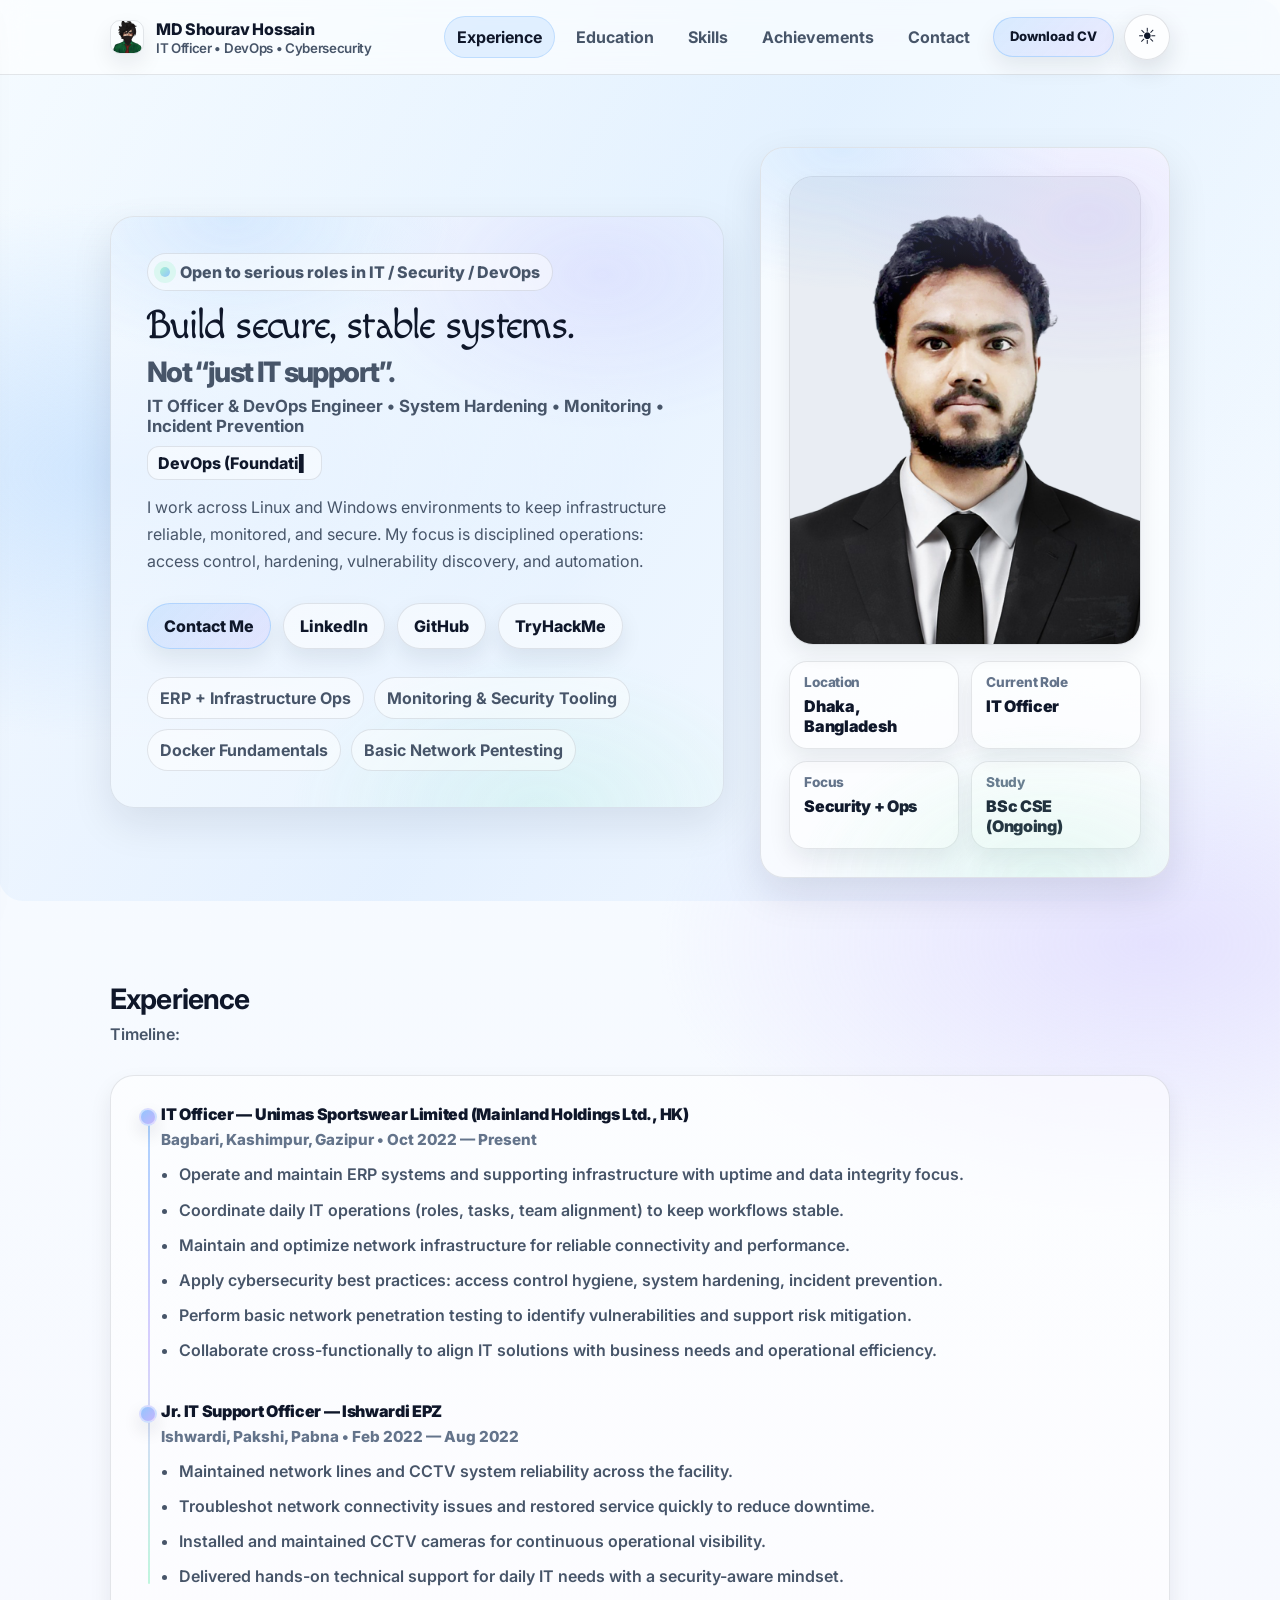
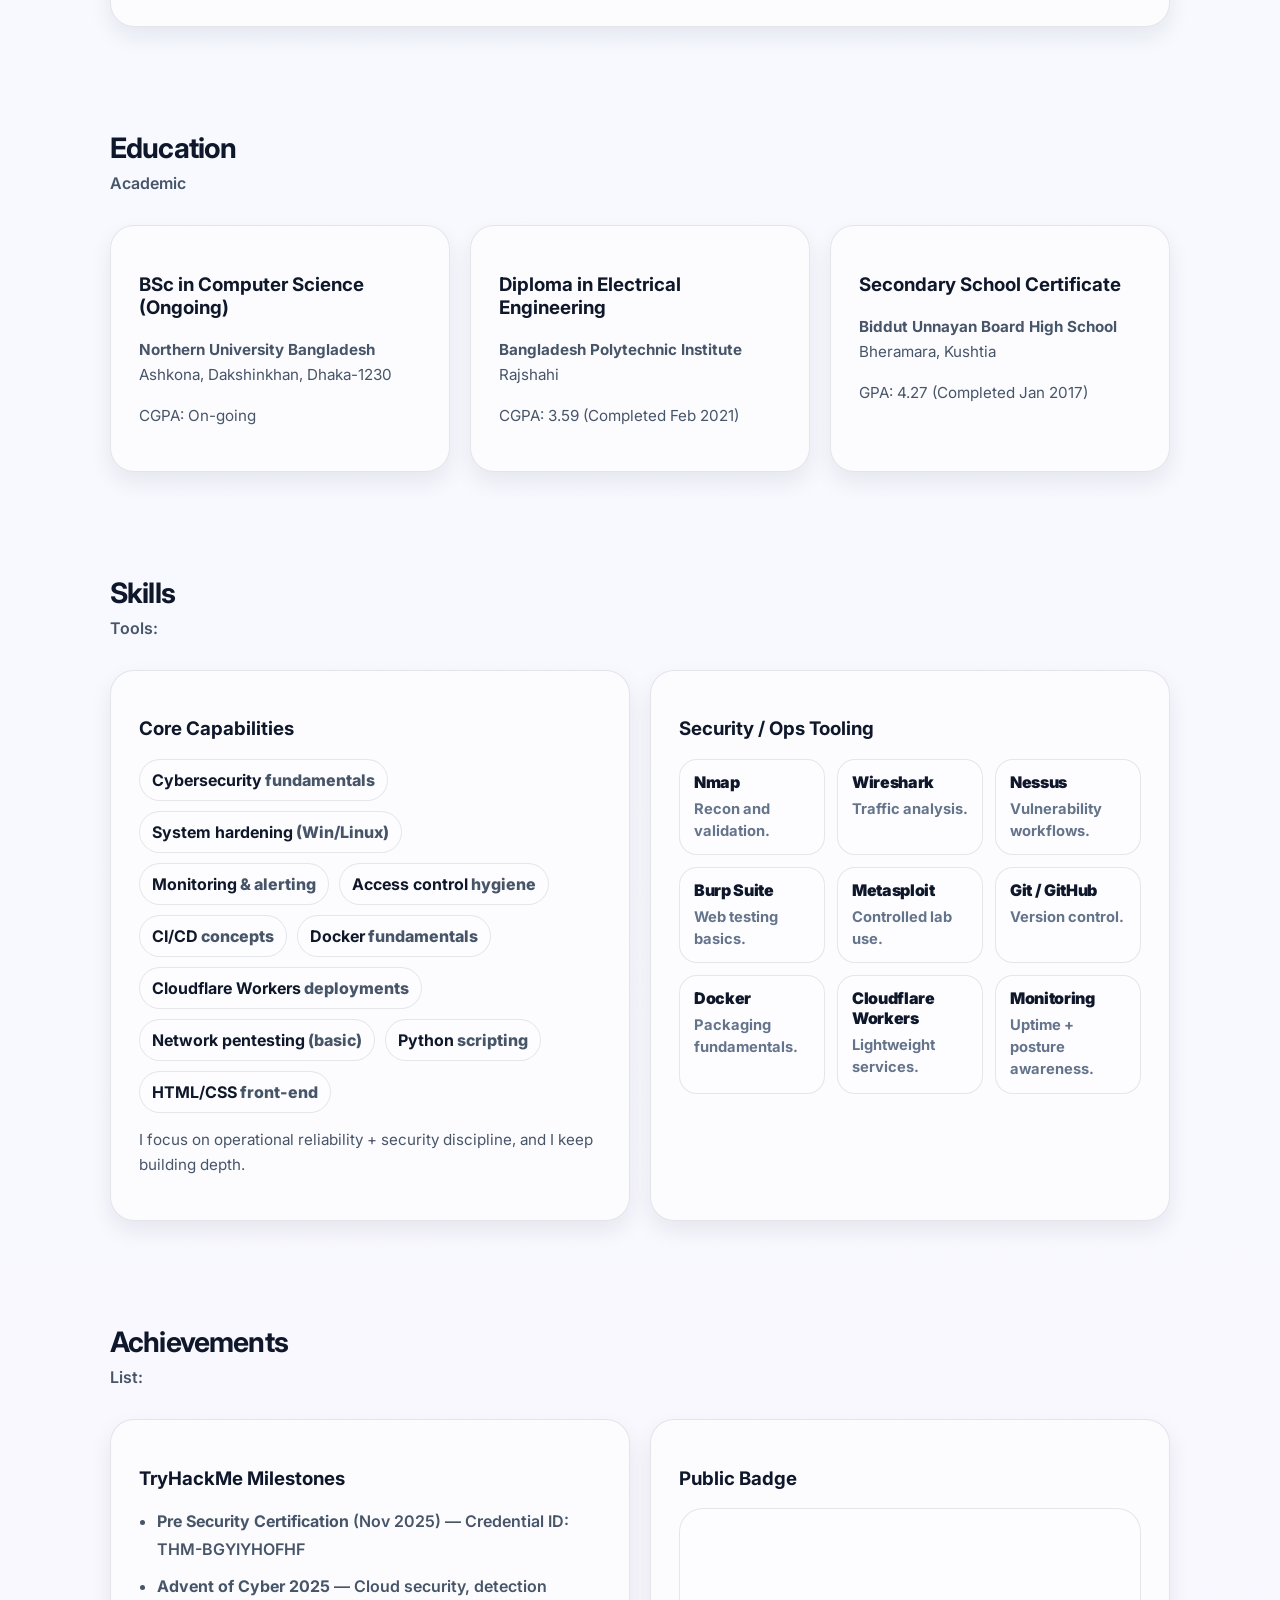
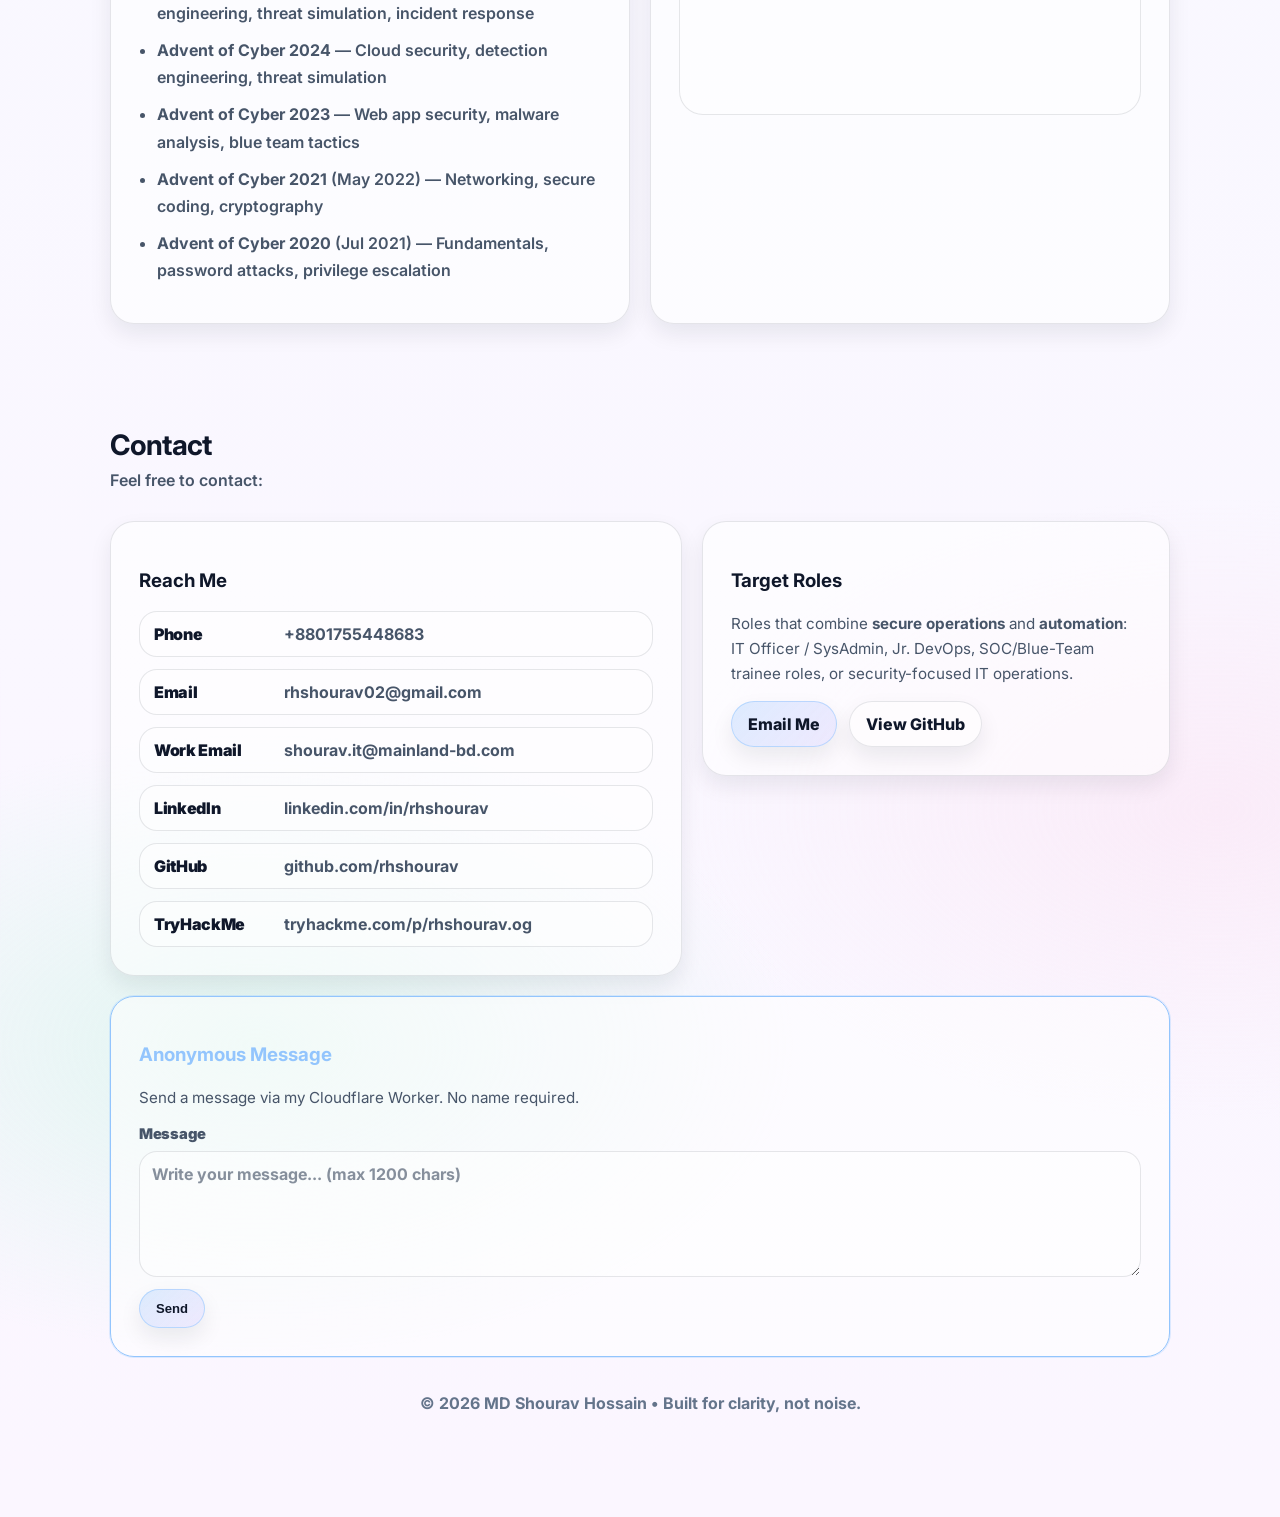
==== commit abb678e7: "add Mobile view Menu." ====
--- a/index.html
+++ b/index.html
@@ -21,6 +21,9 @@
 
   <!-- Main CSS -->
   <link rel="stylesheet" href="assets/css/style.css" />
+
+  <!-- Icons (for mobile nav) -->
+  <link rel="stylesheet" href="https://cdnjs.cloudflare.com/ajax/libs/font-awesome/6.5.1/css/all.min.css" referrerpolicy="no-referrer" />
 </head>
 
 <body>
@@ -42,6 +45,17 @@
         </a>
 
         <div class="nav-right">
+          <!-- Mobile menu button (visible on small screens only) -->
+          <button
+            id="mobileMenuBtn"
+            class="mobile-menu-btn"
+            aria-label="Open menu"
+            aria-controls="mobileSidebar"
+            aria-expanded="false"
+          >
+            <i class="fa-solid fa-bars" aria-hidden="true"></i>
+          </button>
+
           <nav class="nav-links" aria-label="Primary">
             <a href="#experience">Experience</a>
             <a href="#education">Education</a>
@@ -69,6 +83,20 @@
     </div>
   </header>
 
+  <!-- Mobile sidebar + overlay (only used on small screens) -->
+  <div class="mobile-overlay" id="mobileOverlay" aria-hidden="true"></div>
+
+  <aside class="mobile-sidebar" id="mobileSidebar" aria-label="Mobile navigation" aria-hidden="true">
+    <button class="close-btn" id="closeSidebar" aria-label="Close menu">
+      <i class="fa-solid fa-xmark" aria-hidden="true"></i>
+    </button>
+    <a href="#experience"><i class="fa-solid fa-briefcase" aria-hidden="true"></i> Experience</a>
+    <a href="#education"><i class="fa-solid fa-book" aria-hidden="true"></i> Education</a>
+    <a href="#skills"><i class="fa-solid fa-laptop-code" aria-hidden="true"></i> Skills</a>
+    <a href="#achievements"><i class="fa-solid fa-award" aria-hidden="true"></i> Achievements</a>
+    <a href="#contact"><i class="fa-solid fa-envelope" aria-hidden="true"></i> Contact</a>
+  </aside>
+  
   <!-- HERO -->
   <main id="top" class="hero">
     <div class="container">
--- a/assets/css/style.css
+++ b/assets/css/style.css
@@ -208,6 +208,92 @@
   color: var(--ink);
 }
 
+/* Mobile hamburger + sidebar (keeps desktop styling unchanged) */
+.mobile-menu-btn{
+  display: none;
+  width: 46px;
+  height: 46px;
+  border-radius: 999px;
+  align-items: center;
+  justify-content: center;
+  background: color-mix(in srgb, var(--card2) 85%, transparent);
+  border: 1px solid var(--stroke);
+  box-shadow: var(--shadow2);
+  cursor: pointer;
+  flex-shrink: 0;
+  transition: transform .15s ease, background .15s ease;
+}
+
+.mobile-menu-btn:hover{ transform: translateY(-1px); background: color-mix(in srgb, var(--card2) 95%, transparent); }
+.mobile-menu-btn:active{ transform: translateY(0) scale(0.98); }
+
+.mobile-overlay{
+  position: fixed;
+  inset: 0;
+  background: rgba(0,0,0,.45);
+  opacity: 0;
+  pointer-events: none;
+  transition: opacity .25s ease;
+  z-index: 90;
+}
+
+.mobile-overlay.show{
+  opacity: 1;
+  pointer-events: auto;
+}
+
+.mobile-sidebar{
+  position: fixed;
+  top: 0;
+  left: 0;
+  width: 280px;
+  max-width: 86vw;
+  height: 100%;
+  padding: 18px;
+  transform: translateX(-110%);
+  transition: transform .28s ease;
+  z-index: 100;
+
+  background: color-mix(in srgb, var(--card) 88%, transparent);
+  backdrop-filter: blur(16px);
+  border-right: 1px solid var(--stroke);
+  box-shadow: var(--shadow);
+}
+
+.mobile-sidebar.open{ transform: translateX(0); }
+
+.mobile-sidebar a{
+  display: flex;
+  align-items: center;
+  gap: 12px;
+  padding: 12px 10px;
+  margin: 6px 0;
+  border-radius: 14px;
+  font-weight: 800;
+  color: var(--muted);
+  border: 1px solid transparent;
+}
+
+.mobile-sidebar a:hover{
+  background: color-mix(in srgb, var(--card2) 85%, transparent);
+  border-color: var(--stroke);
+  color: var(--ink);
+}
+
+.close-btn{
+  width: 46px;
+  height: 46px;
+  border-radius: 999px;
+  display: inline-flex;
+  align-items: center;
+  justify-content: center;
+  margin-bottom: 10px;
+  background: color-mix(in srgb, var(--card2) 85%, transparent);
+  border: 1px solid var(--stroke);
+  box-shadow: var(--shadow2);
+  cursor: pointer;
+}
+
 /* Theme toggle button */
 /* Base (light) */
 .theme-toggle{
@@ -767,6 +853,16 @@
   .nav-links{ justify-content:flex-start; }
   .contact-grid{ grid-template-columns: 1fr; }
 }
+
+@media (max-width: 768px){
+  /* Hide the desktop link row; use the hamburger + sidebar instead */
+  .nav-links{ display: none; }
+  .mobile-menu-btn{ display: inline-flex; }
+
+  /* Keep the header layout clean on small screens */
+  .nav-inner{ flex-direction: row; align-items: center; }
+  .nav-right{ width: auto; justify-content: flex-end; }
+}
 /* Contact grid helper: full-width card row */
 .span-2{ grid-column: 1 / -1; }
 
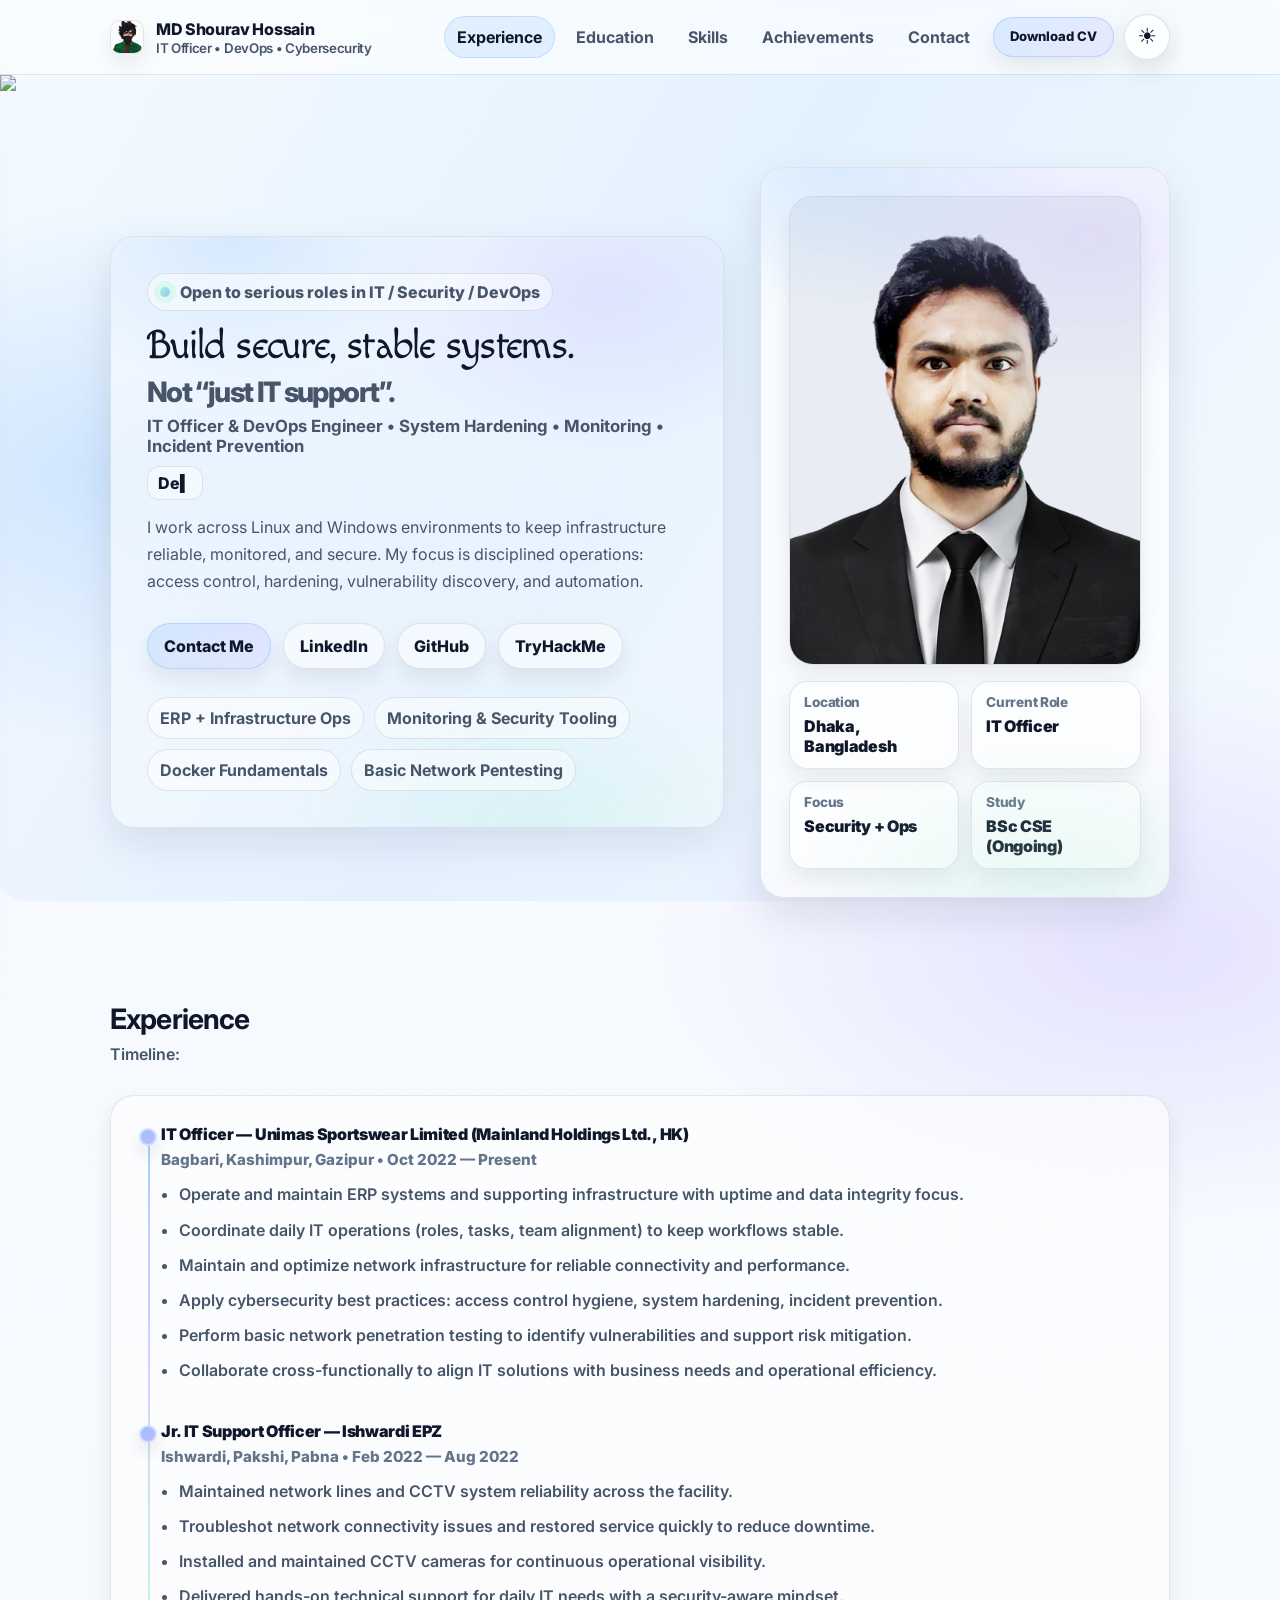
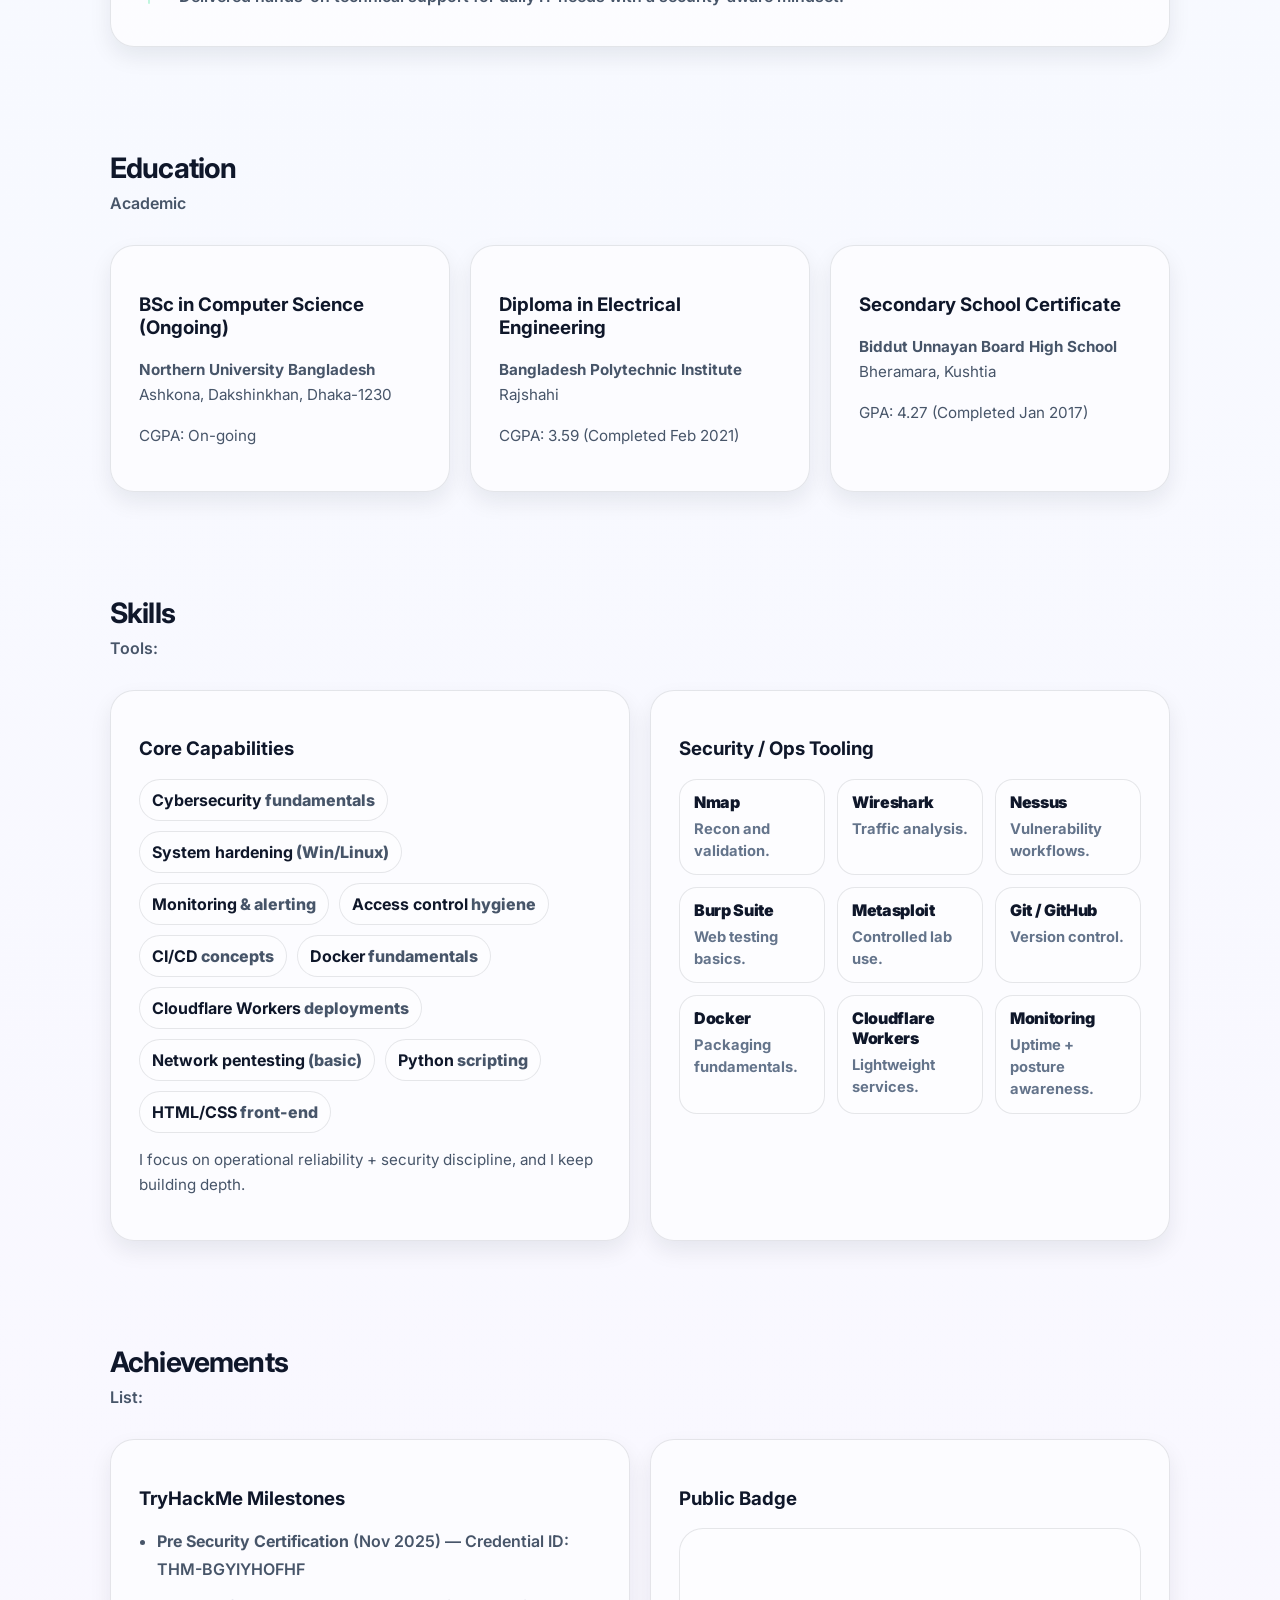
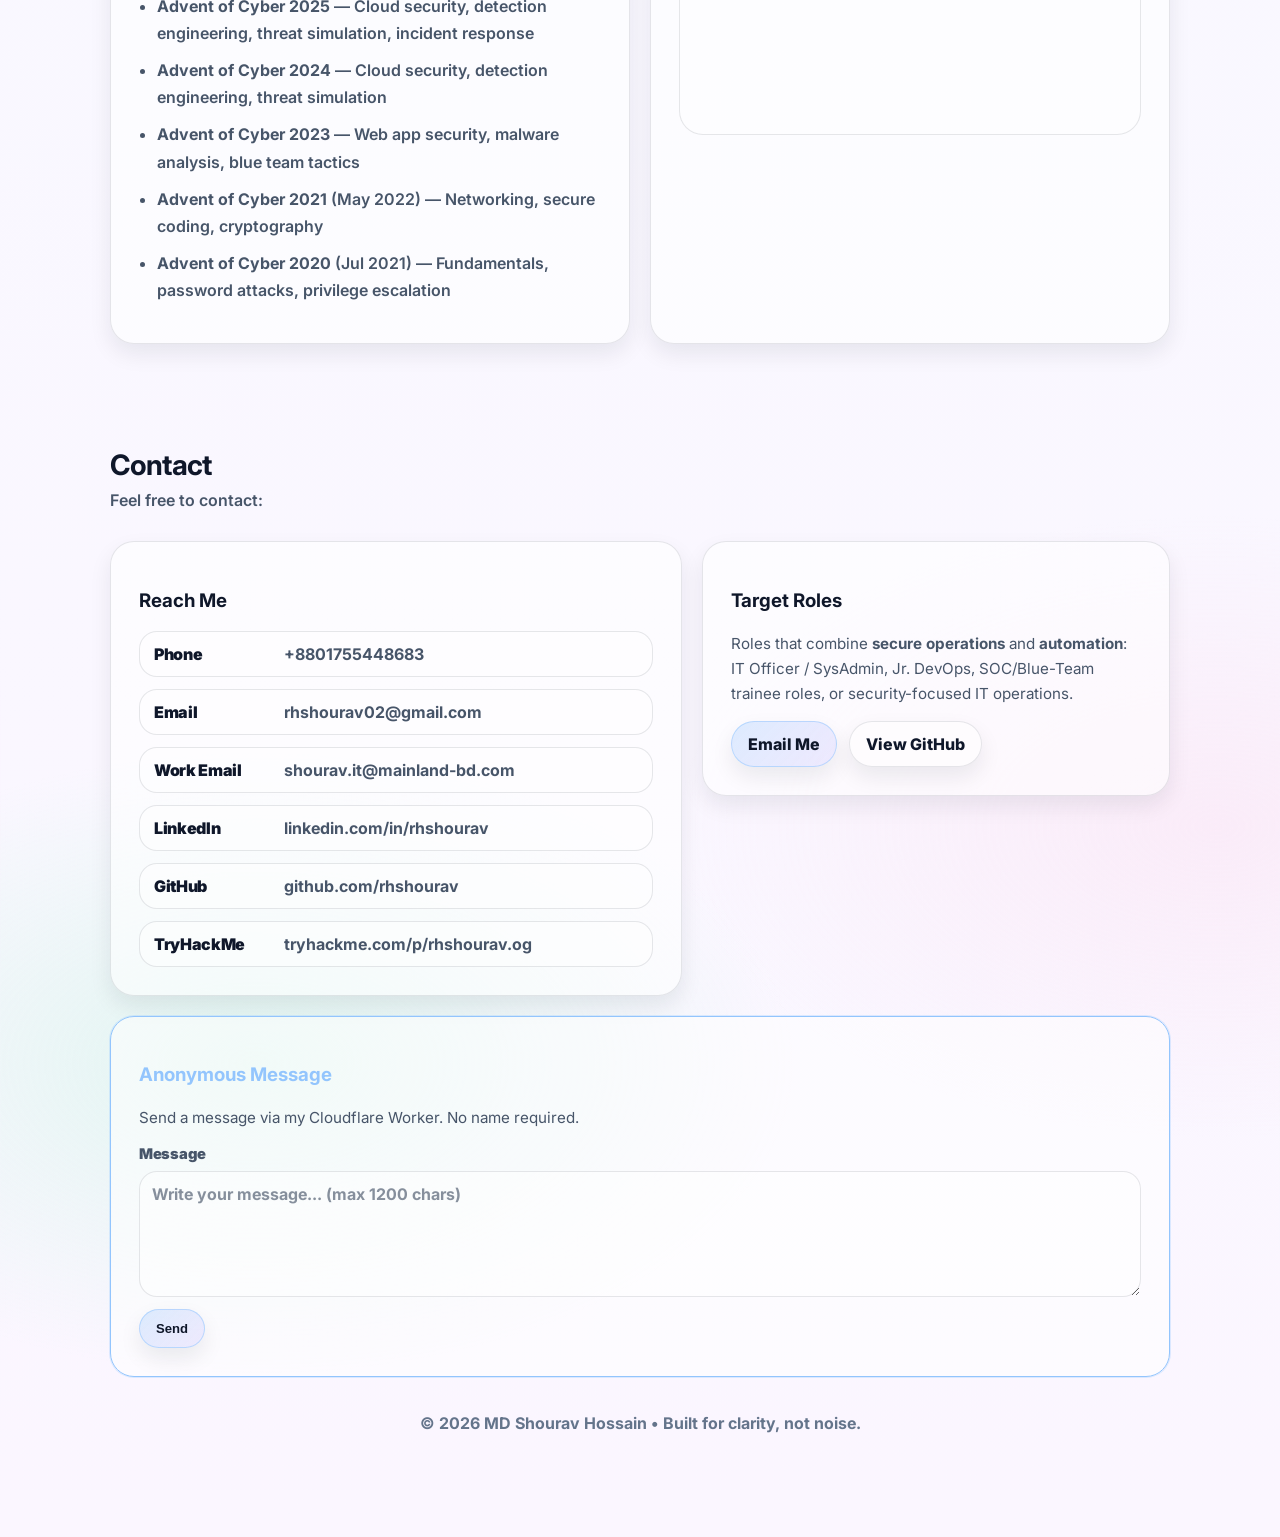
==== commit 468ab273: "Added Tracking ." ====
--- a/index.html
+++ b/index.html
@@ -96,7 +96,7 @@
     <a href="#achievements"><i class="fa-solid fa-award" aria-hidden="true"></i> Achievements</a>
     <a href="#contact"><i class="fa-solid fa-envelope" aria-hidden="true"></i> Contact</a>
   </aside>
-  
+  <img src="https://github-profile-tracker.rhshourav02.workers.dev/myWebPage" />
   <!-- HERO -->
   <main id="top" class="hero">
     <div class="container">
@@ -447,4 +447,4 @@
   <!-- Main JS -->
   <script src="assets/js/main.js"></script>
 </body>
-</html>+</html>
